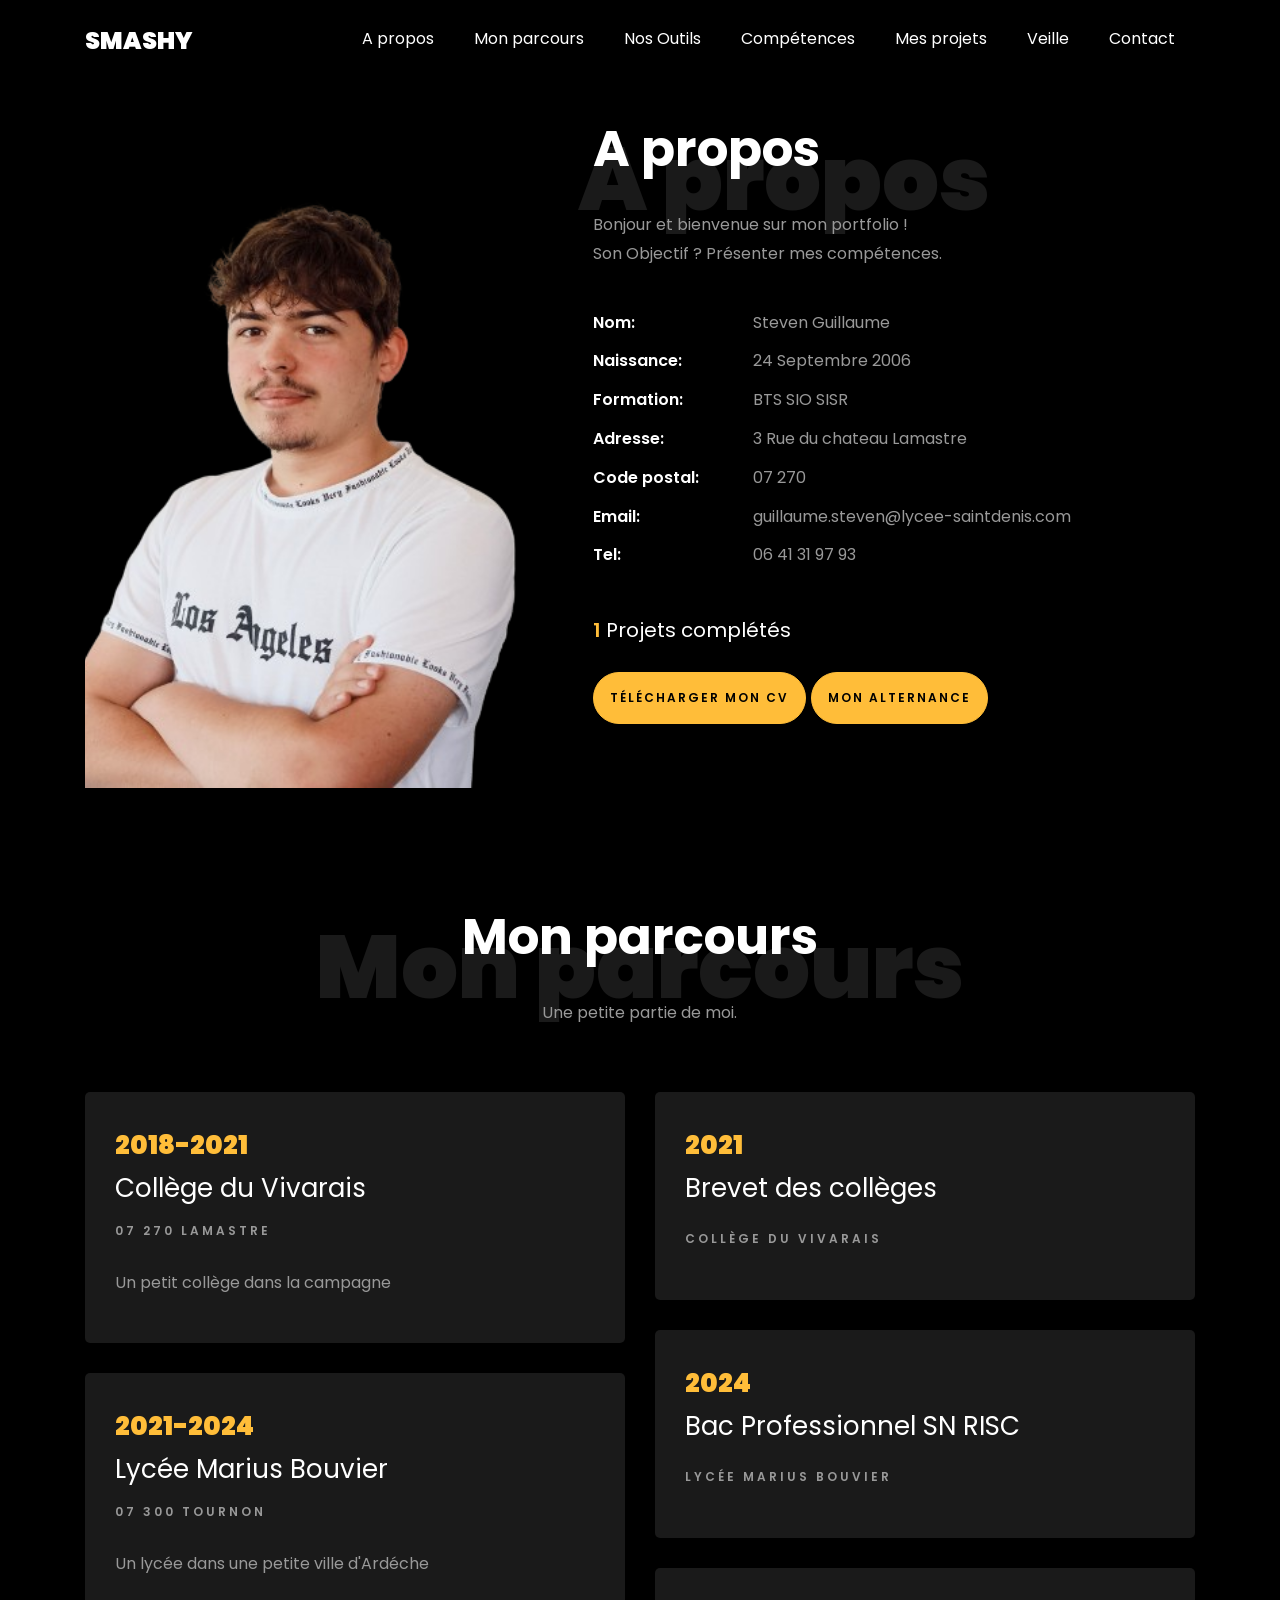
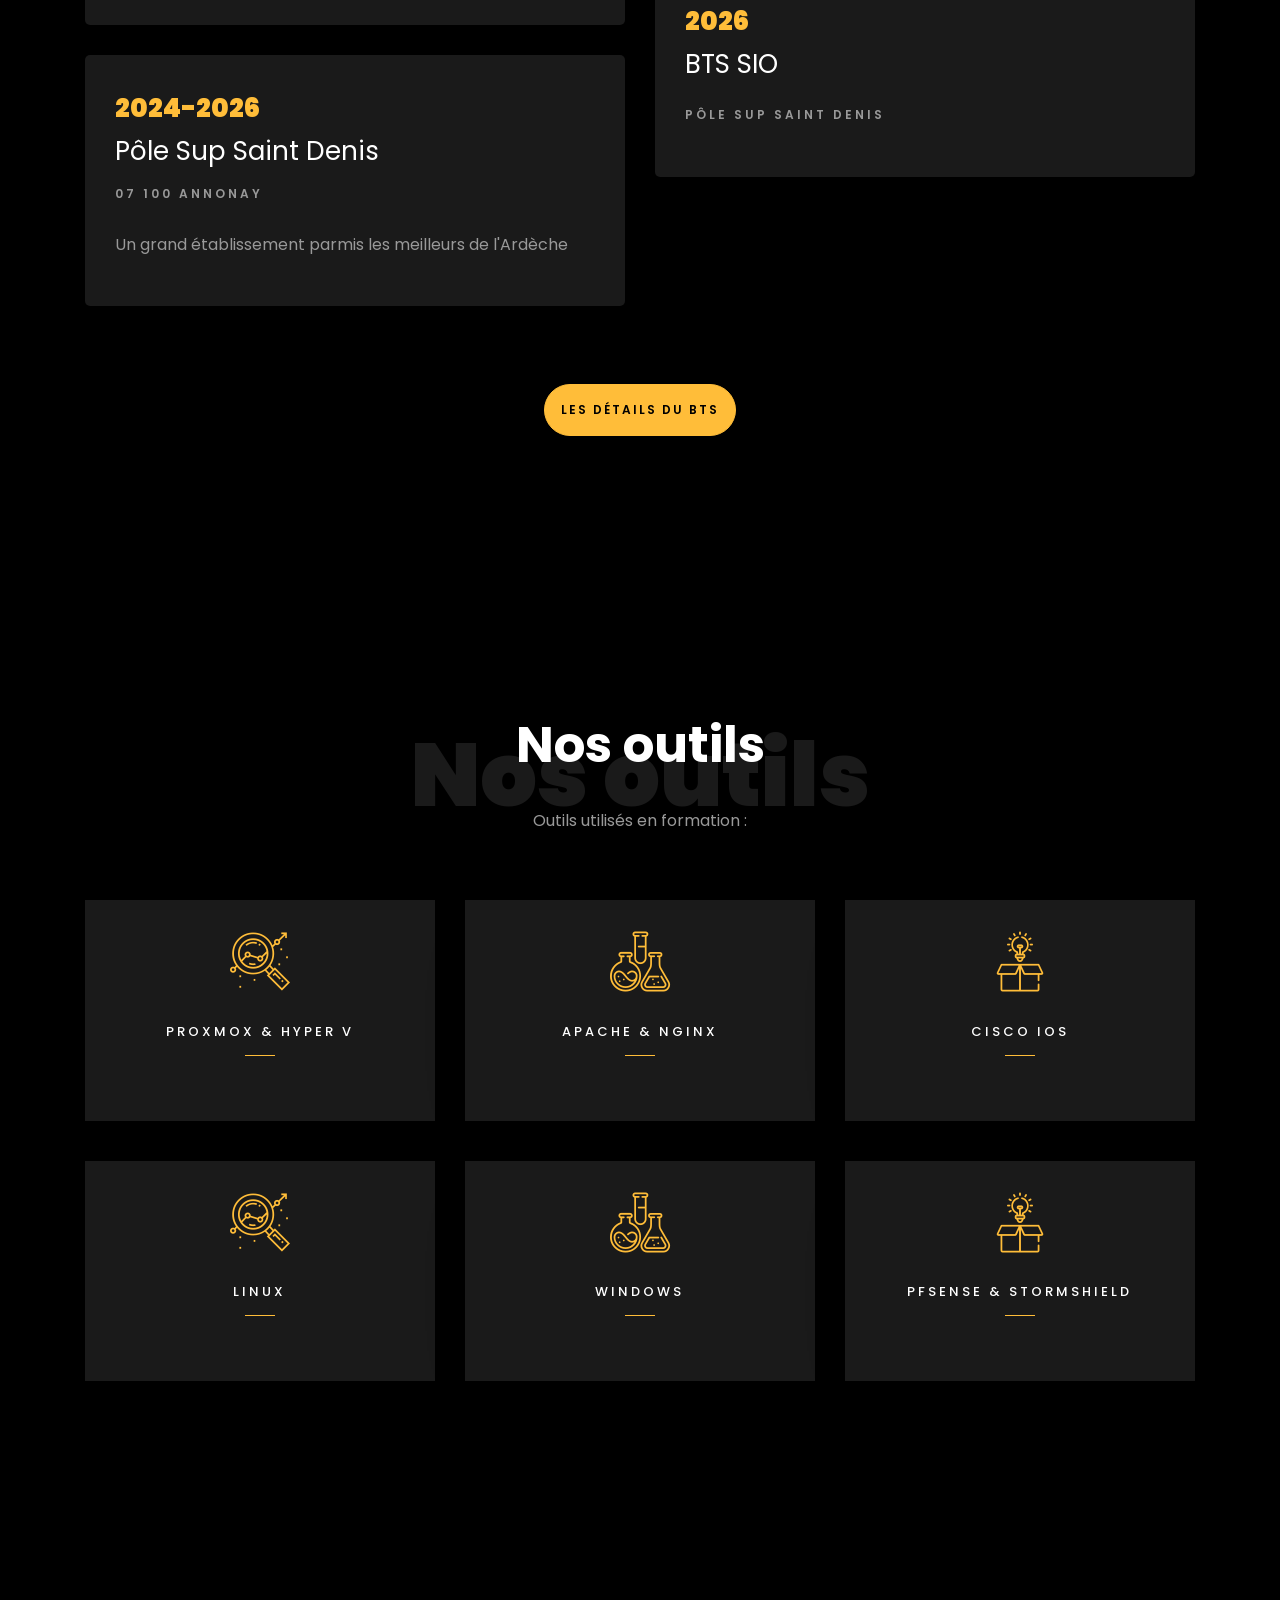
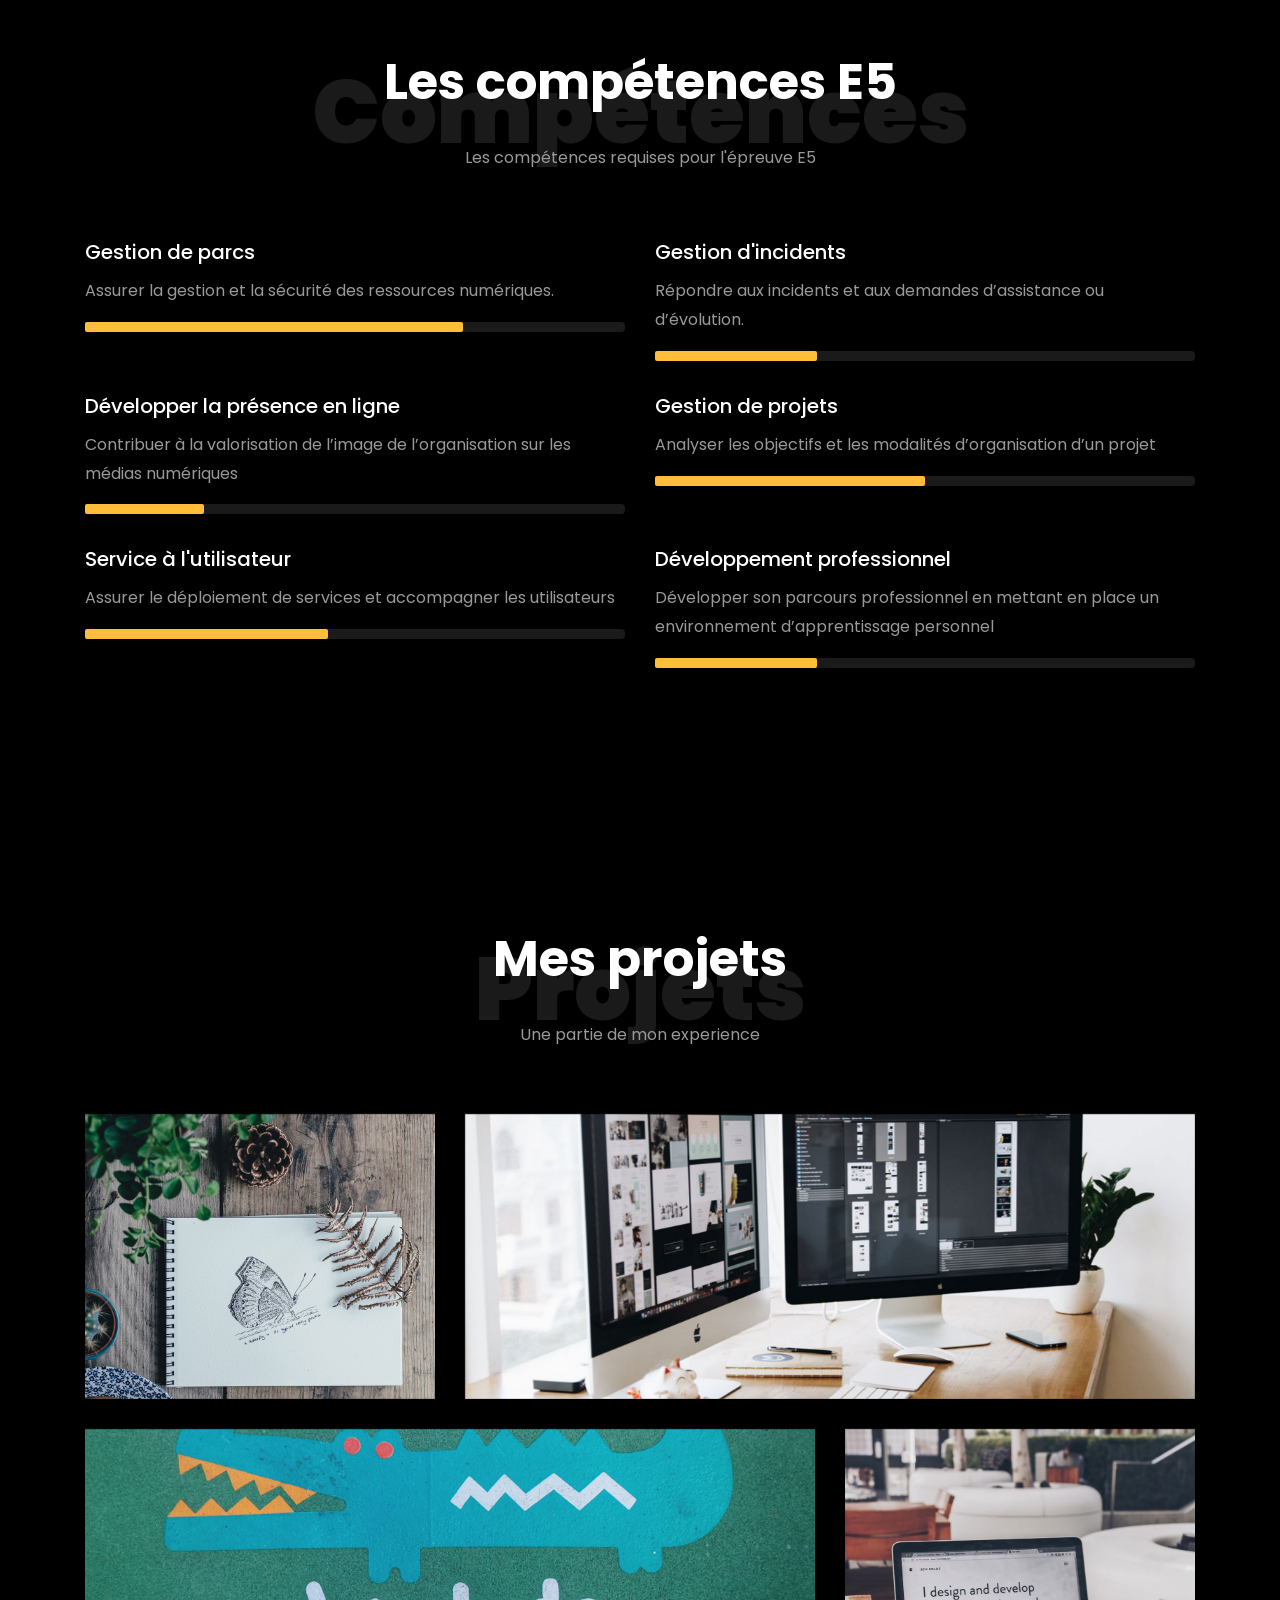
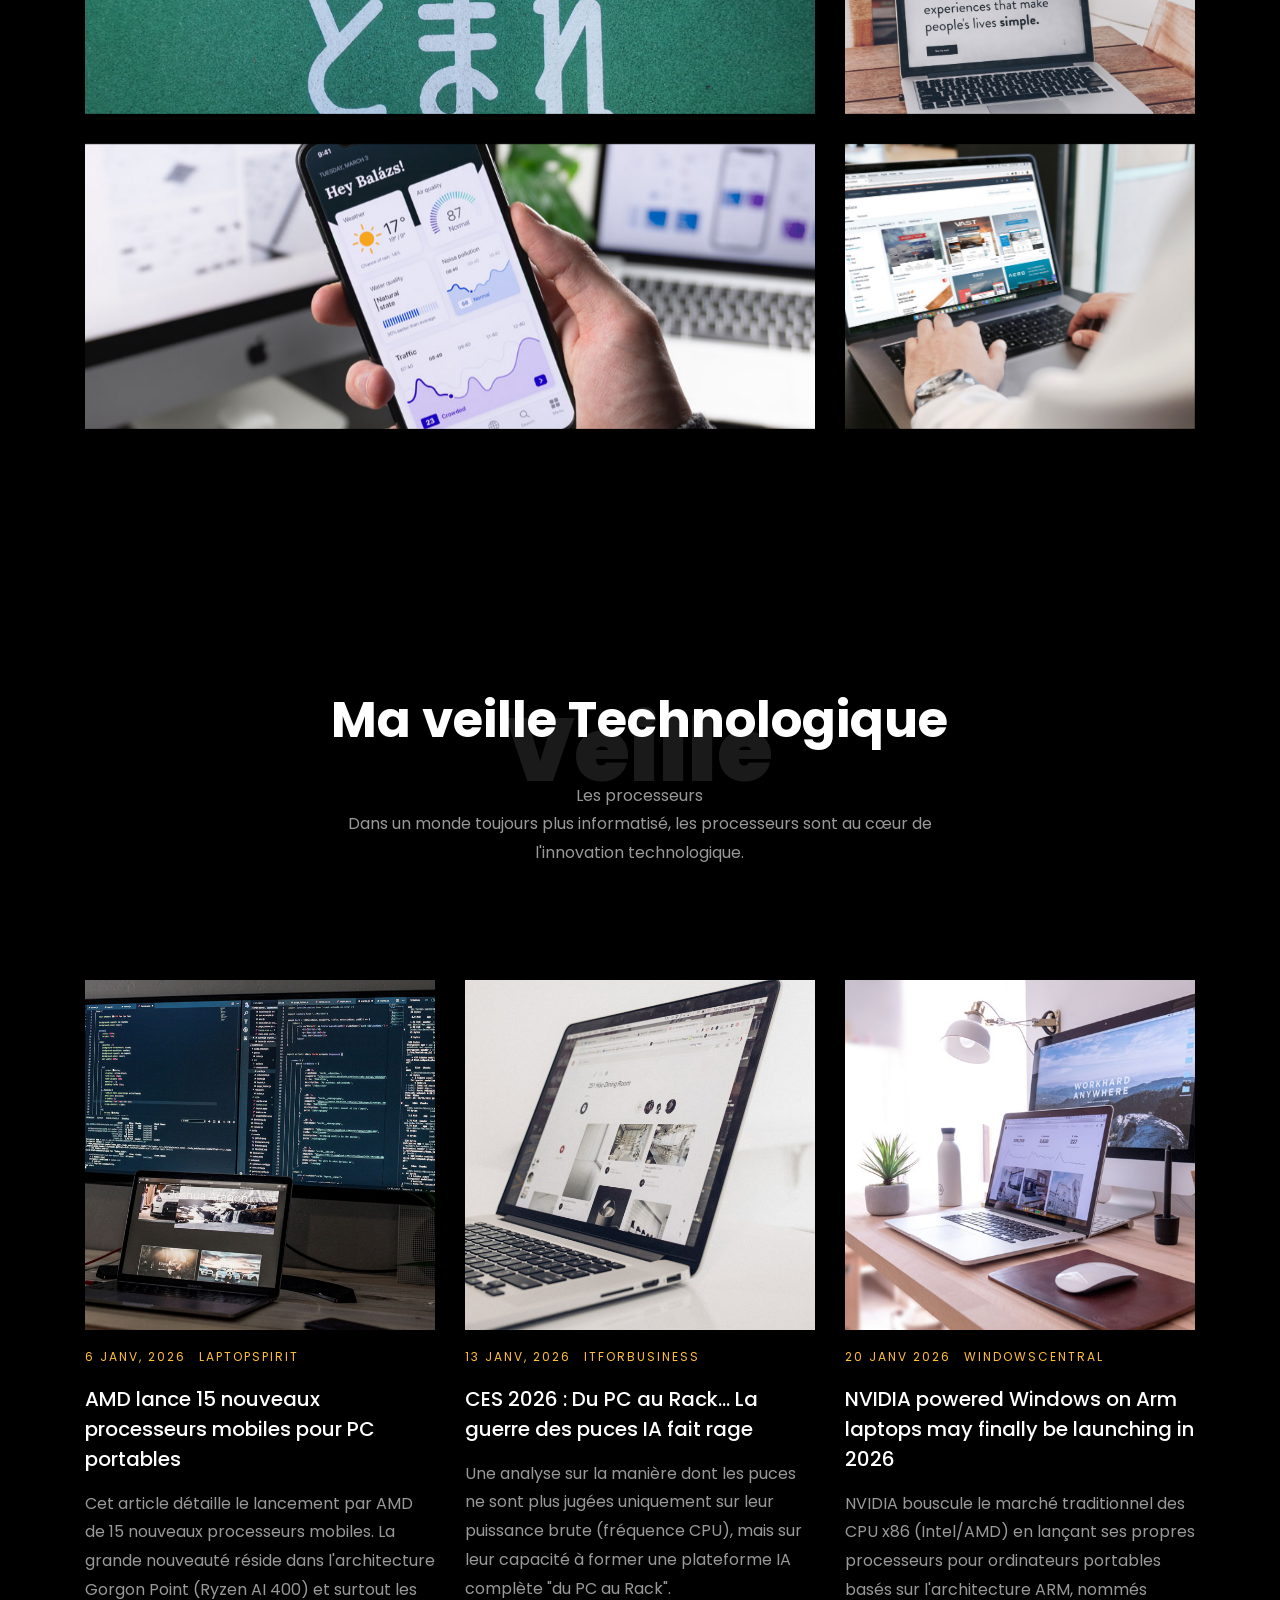
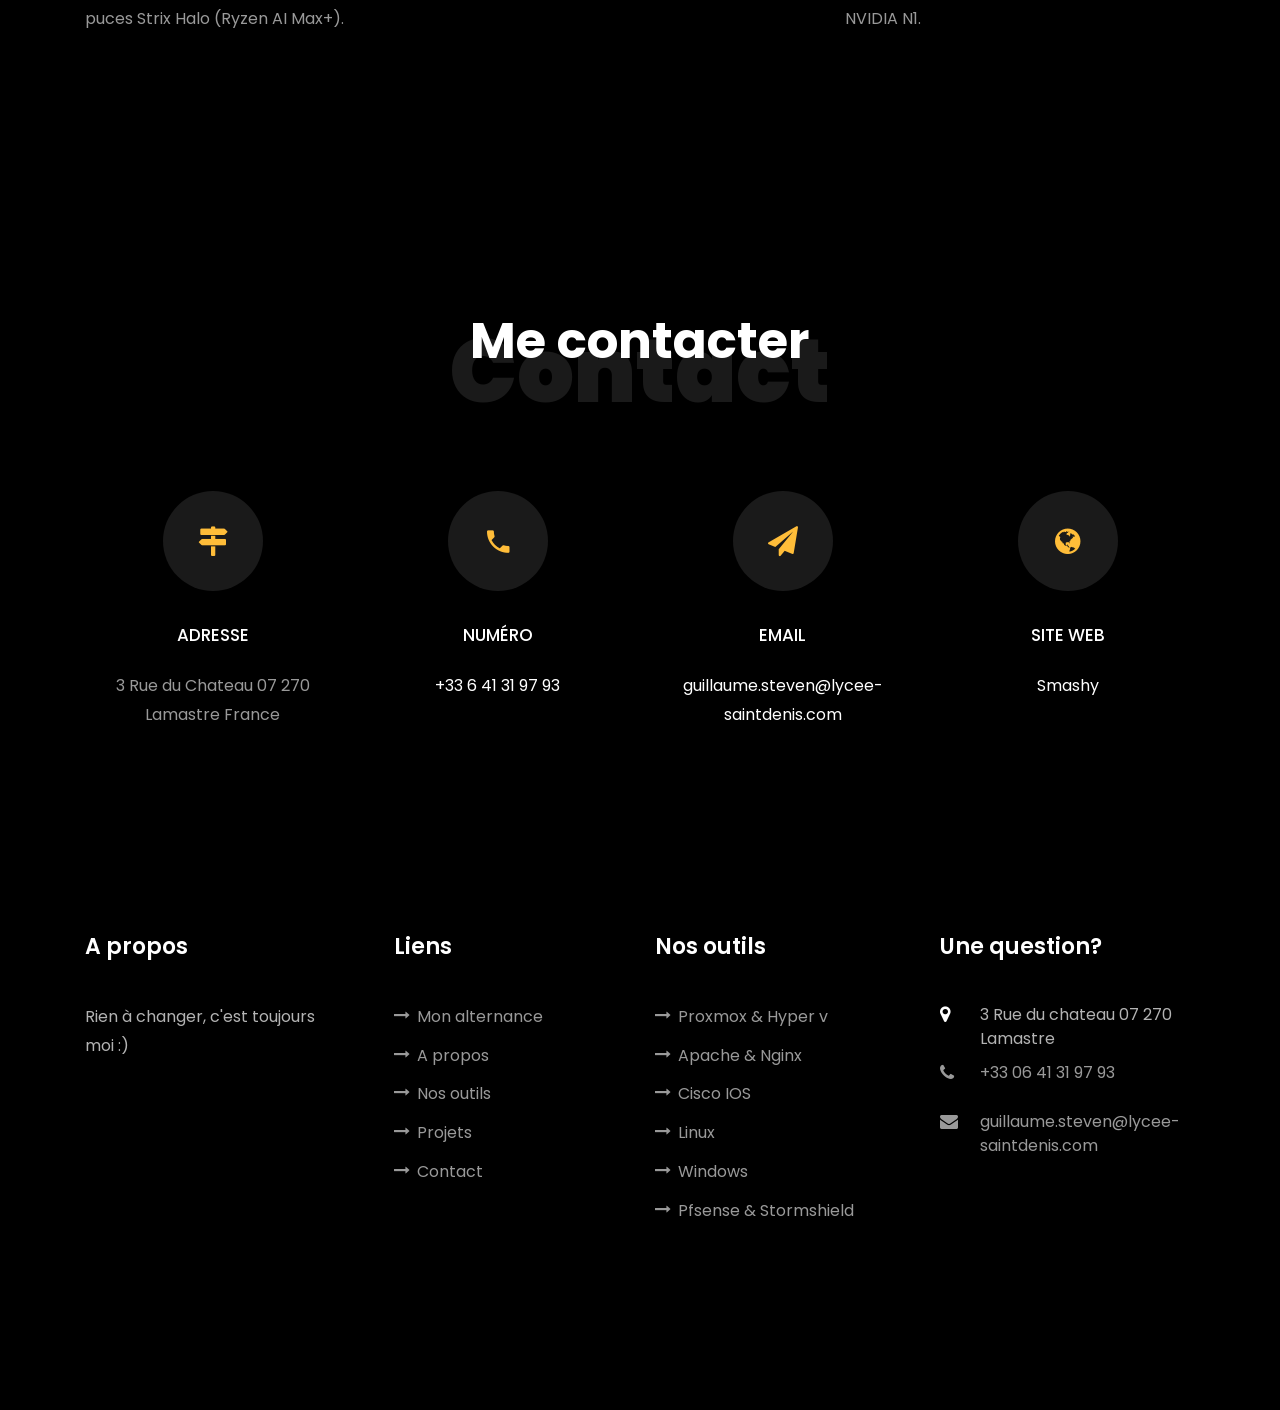
==== index.html @ 01c64a5e "Transfert de repo" ====
<!DOCTYPE html>
<html lang="en">
  <head>
	 <!-- Google tag (gtag.js) -->
	 <script async src="https://www.googletagmanager.com/gtag/js?id=G-3Z9LV9VMB9"></script>
	 <script>
		   window.dataLayer = window.dataLayer || [];
		   function gtag(){dataLayer.push(arguments);}
		   gtag('js', new Date());
 
		   gtag('config', 'G-3Z9LV9VMB9');
	 </script>
	<!-- Google Tag Manager -->
	<script>(function(w,d,s,l,i){w[l]=w[l]||[];w[l].push({'gtm.start':
		new Date().getTime(),event:'gtm.js'});var f=d.getElementsByTagName(s)[0],
		j=d.createElement(s),dl=l!='dataLayer'?'&l='+l:'';j.async=true;j.src=
		'https://www.googletagmanager.com/gtm.js?id='+i+dl;f.parentNode.insertBefore(j,f);
		})(window,document,'script','dataLayer','GTM-NN8C2DK5');</script>
	<!-- End Google Tag Manager -->
	

    <title>Smashy - By Steven</title>
    <meta charset="utf-8">
    <meta name="viewport" content="width=device-width, initial-scale=1, shrink-to-fit=no">
    
    <link href="https://fonts.googleapis.com/css?family=Poppins:100,200,300,400,500,600,700,800,900" rel="stylesheet">

    <link rel="stylesheet" href="css/open-iconic-bootstrap.min.css">
    <link rel="stylesheet" href="css/animate.css">
    
    <link rel="stylesheet" href="css/owl.carousel.min.css">
    <link rel="stylesheet" href="css/owl.theme.default.min.css">
    <link rel="stylesheet" href="css/magnific-popup.css">

    <link rel="stylesheet" href="css/aos.css">

    <link rel="stylesheet" href="css/ionicons.min.css">
    
    <link rel="stylesheet" href="css/flaticon.css">
    <link rel="stylesheet" href="css/icomoon.css">
    <link rel="stylesheet" href="css/style.css">
  </head>
  <body data-spy="scroll" data-target=".site-navbar-target" data-offset="300">
	  <!-- Google Tag Manager (noscript) -->
		<noscript><iframe src="https://www.googletagmanager.com/ns.html?id=GTM-NN8C2DK5"
		height="0" width="0" style="display:none;visibility:hidden"></iframe></noscript>
		<!-- End Google Tag Manager (noscript) -->
	  
    <nav class="navbar navbar-expand-lg navbar-dark ftco_navbar ftco-navbar-light site-navbar-target" id="ftco-navbar">
	    <div class="container">
	      <a class="navbar-brand" href="index.html">Smashy</a>
	      <button class="navbar-toggler js-fh5co-nav-toggle fh5co-nav-toggle" type="button" data-toggle="collapse" data-target="#ftco-nav" aria-controls="ftco-nav" aria-expanded="false" aria-label="Toggle navigation">
	        <span class="oi oi-menu"></span> Menu
	      </button>

	      <div class="collapse navbar-collapse" id="ftco-nav">
	        <ul class="navbar-nav nav ml-auto">
			  <!-- <li class="nav-item"><a target="_blank" rel="noopener noreferrer" href="https://www.pleyce.com/presentation-de-notre-entreprise/" class="nav-link"><span>Mon entreprise</span></a></li> -->
	          <li class="nav-item"><a href="index.html#about-section" class="nav-link"><span>A propos</span></a></li>
	          <li class="nav-item"><a href="index.html#parcours-section" class="nav-link"><span>Mon parcours</span></a></li>
	          <li class="nav-item"><a href="index.html#outils-section" class="nav-link"><span>Nos Outils</span></a></li>
	          <li class="nav-item"><a href="index.html#skills-section" class="nav-link"><span>Compétences</span></a></li>
	          <li class="nav-item"><a href="index.html#projects-section" class="nav-link"><span>Mes projets</span></a></li>
	          <li class="nav-item"><a href="index.html#blog-section" class="nav-link"><span>Veille</span></a></li>
	          <li class="nav-item"><a href="index.html#contact-section" class="nav-link"><span>Contact</span></a></li>
	        </ul>
	      </div>
	    </div>
	  </nav>

    <section class="ftco-about img ftco-section ftco-no-pb" id="about-section">
    	<div class="container">
    		<div class="row d-flex">
    			<div class="col-md-6 col-lg-5 d-flex">
    				<div class="img-about img d-flex align-items-stretch">
    					<div class="overlay"></div>
	    				<div class="img d-flex align-self-stretch align-items-center" style="background-image:url(images/bg_1.png);">
	    				</div>
    				</div>
    			</div>
    			<div class="col-md-6 col-lg-7 pl-lg-5 pb-5">
    				<div class="row justify-content-start pb-3">
		          <div class="col-md-12 heading-section ftco-animate">
		          	<h1 class="big">A propos</h1>
		            <h2 class="mb-4">A propos</h2>
		            <p>Bonjour et bienvenue sur mon portfolio ! <br> Son Objectif ? Présenter mes compétences.</p>
		            <ul class="about-info mt-4 px-md-0 px-2">
		            	<li class="d-flex"><span>Nom:</span> <span>Steven Guillaume</span></li>
		            	<li class="d-flex"><span>Naissance:</span> <span>24 Septembre 2006</span></li>
						<li class="d-flex"><span>Formation:</span> <span>BTS SIO SISR</span></li>
		            <li class="d-flex"><span>Adresse:</span> <span>3 Rue du chateau Lamastre</span></li>
		            	<li class="d-flex"><span>Code postal:</span> <span>07 270</span></li>
		            	<li class="d-flex"><span>Email:</span> <span>guillaume.steven@lycee-saintdenis.com</span></li>
		            	<li class="d-flex"><span>Tel: </span> <span>06 41 31 97 93</span></li>
		            </ul>
		          </div>
		        </div>
	          <div class="counter-wrap ftco-animate d-flex mt-md-3">
              <div class="text">
              	<p class="mb-4">
	                <span class="number" data-number="4">0</span>
	                <span>Projets complétés </span>
                </p>
				<p><a target="_blank" rel="noopener noreferrer" href="DL/CV.pdf"  download="CV" class="btn btn-primary py-3 px-3">Télécharger mon CV</a>

					<a target="_blank" rel="noopener noreferrer" href="Alternance.html" class="btn btn-primary py-3 px-3" style="padding:100px;">Mon Alternance</a></p>
              </div>
	          </div>
	        </div>
        </div>
    	</div>
    </section>

    <section class="ftco-section ftco-no-pb" id="parcours-section">
    	<div class="container" id="liste">
    		<div class="row justify-content-center pb-5">
          <div class="col-md-10 heading-section text-center ftco-animate">
          	<!-- <h1 class="big big-2">Resume</h1>
            <h2 class="mb-4">Resume</h2>
            <p>Une petite partie de moi.</p>
          </div>
        </div>
    		 <div class="row">
    			<div class="col-md-6">
    				<div class="resume-wrap ftco-animate">
    					<span class="date">2018-2021</span>
    					<h2>Collège du Vivarais</h2>
    					<span class="position">07 270 Lamastre</span>
    					<p class="mt-4">Un petit Collège dans la campagne</p>
    				</div>
    				<div class="resume-wrap ftco-animate">
    					<span class="date">2021-2024</span>
    					<h2>Lycée Marius Bouvier</h2>
    					<span class="position">07 300 Tournon</span>
    					<p class="mt-4">Un lycée dans une petite ville d'ardéche</p>
    				</div>
    				<div class="resume-wrap ftco-animate">
    					<span class="date">2024-2027</span>
    					<h2>Pôle Sup Saint Denis</h2>
    					<span class="position">07 100 Annonay</span>
    					<p class="mt-4">Un grand établissement parmi les meilleurs de l'ardèche</p>
    				</div>
    			</div>

    			<div class="col-md-6">
    				<div class="resume-wrap ftco-animate">
    					<span class="date">2021</span>
    					<h2>Brevet des collèges</h2>
    					<span class="position">Collège du Vivarais</span>
    					<p class="mt-4"> </p>
    				</div>
    				<div class="resume-wrap ftco-animate">
    					<span class="date">2024</span>
    					<h2>Bac Professionnel SN RISC</h2>
    					<span class="position">Lycée Marius Bouvier</span>
    					<p class="mt-4"> </p>
    				</div>
    				<div class="resume-wrap ftco-animate">
    					<span class="date">2027</span>
    					<h2>BTS et Licence Informatique</h2>
    					<span class="position">Pôle Sup Saint Denis</span>
    					<p class="mt-4"> </p>
    				</div>
    			</div>
    		</div>-->
    		<!-- <div class="row justify-content-center mt-5"> -->
    			<!-- <div class="col-md-6 text-center ftco-animate"> -->
					<!-- <p><a target="_blank" rel="noopener noreferrer" href="formation.html"  download="CV" class="btn btn-primary py-3 px-3">Le détail des formations</a></p> -->
    			<!-- </div> -->
    		<!-- </div> -->
    	</div>

		<div class="container">
			<div class="row justify-content-center pb-5">
				<div class="col-md-10 heading-section text-center ftco-animate">
					<h1 class="big big-2">Mon parcours</h1>
				  <h2 class="mb-4">Mon parcours</h2>
				  <p>Une petite partie de moi.</p>
				</div>
			</div>
			<div class="row">
				<div class="col-md-6" id="listedupanier"></div>
				<div class="col-md-6" id="listedupanier2"></div>
				</div>
				<div class="row justify-content-center mt-5">
					<div class="col-md-6 text-center ftco-animate">
						<p><a target="_blank" rel="noopener noreferrer" href="formation.html" class="btn btn-primary py-3 px-3">Les détails du BTS</a></p>
					</div>
				</div>
		</div>
    </section>

<!-- -------------------------------------------------- -->
<!--  					Nos Outils 						-->
<!-- -------------------------------------------------- -->

    <section class="ftco-section" id="outils-section">
    	<div class="container">
    		<div class="row justify-content-center py-5 mt-5">
          <div class="col-md-12 heading-section text-center ftco-animate">
          	<h1 class="big big-2">Nos outils</h1>
            <h2 class="mb-4">Nos outils</h2>
            <p>Outils utilisés en formation :</p>
          </div>
        </div>
    		<div class="row">
					<div class="col-md-4 text-center d-flex ftco-animate">
						<a href="#" class="services-1">
							<span class="icon">
								<i class="flaticon-analysis"></i>
							</span>
							<div class="desc">
								<h3 class="mb-5">Proxmox & Hyper V</h3>
							</div>
						</a>
					</div>
					<div class="col-md-4 text-center d-flex ftco-animate">
						<a href="#" class="services-1">
							<span class="icon">
								<i class="flaticon-flasks"></i>
							</span>
							<div class="desc">
								<h3 class="mb-5">Apache & Nginx</h3>
							</div>
						</a>
					</div>
					<div class="col-md-4 text-center d-flex ftco-animate">
						<a href="#" class="services-1">
							<span class="icon">
								<i class="flaticon-ideas"></i>
							</span>
							<div class="desc">
								<h3 class="mb-5">Cisco IOS</h3>
							</div>
						</a>
					</div>

					<div class="col-md-4 text-center d-flex ftco-animate">
						<a href="#" class="services-1">
							<span class="icon">
								<i class="flaticon-analysis"></i>
							</span>
							<div class="desc">
								<h3 class="mb-5">Linux</h3>
							</div>
						</a>
					</div>
					<div class="col-md-4 text-center d-flex ftco-animate">
						<a href="#" class="services-1">
							<span class="icon">
								<i class="flaticon-flasks"></i>
							</span>
							<div class="desc">
								<h3 class="mb-5">Windows</h3>
							</div>
						</a>
					</div>
					<div class="col-md-4 text-center d-flex ftco-animate">
						<a href="#" class="services-1">
							<span class="icon">
								<i class="flaticon-ideas"></i>
							</span>
							<div class="desc">
								<h3 class="mb-5">PFSense & Stormshield</h3>
							</div>
						</a>
					</div>
				</div>
    	</div>
    </section>
<!-- ----------------------------------------------------->
<!-- ----------------------------COMPETANCES ------------->
<!-- ----------------------------------------------------->
		<section class="ftco-section" id="skills-section">
			<div class="container">
				<div class="row justify-content-center pb-5">
          <div class="col-md-12 heading-section text-center ftco-animate">
          	<h1 class="big big-2">Compétences</h1>
            <h2 class="mb-4">Les compétences E5</h2>
            <p>Les compétences requises pour l'épreuve E5</p>
          </div>
        </div>
				<div class="row">
					<div class="col-md-6 animate-box">
						<div class="progress-wrap ftco-animate">
							<h3>Gestion de parcs</h3>
							<p>Assurer la gestion et la sécurité des ressources numériques.</p>
							<div class="progress">
							 	<div class="progress-bar color-1" role="progressbar" aria-valuenow="100"
							  	aria-valuemin="0" aria-valuemax="100" style="width:70%">
							    <!-- <span>70%</span> -->
							  	</div>
							</div>
						</div>
					</div>
					<div class="col-md-6 animate-box">
						<div class="progress-wrap ftco-animate">
							<h3>Gestion d'incidents</h3>
							<p>Répondre aux incidents et aux demandes d’assistance ou d’évolution.</p>
							<div class="progress">
							 	<div class="progress-bar color-2" role="progressbar" aria-valuenow="85"
							  	aria-valuemin="0" aria-valuemax="100" style="width:30%">
							    <!-- <span>10%</span> -->
							  	</div>
							</div>
						</div>
					</div>
					<div class="col-md-6 animate-box">
						<div class="progress-wrap ftco-animate">
							<h3>Développer la présence en ligne</h3>
							<p>Contribuer à la valorisation de l’image de l’organisation sur les médias numériques</p>
							<div class="progress">
							 	<div class="progress-bar color-3" role="progressbar" aria-valuenow="95"
							  	aria-valuemin="0" aria-valuemax="100" style="width:22%">
							    <!-- <span>22%</span> -->
							  	</div>
							</div>
						</div>
					</div>
					<div class="col-md-6 animate-box">
						<div class="progress-wrap ftco-animate">
							<h3>Gestion de projets</h3>
							<p>Analyser les objectifs et les modalités d’organisation d’un projet</p>
							<div class="progress">
							 	<div class="progress-bar color-4" role="progressbar" aria-valuenow="90"
							  	aria-valuemin="0" aria-valuemax="100" style="width: 50%">
							    <!-- <span>15%</span> -->
							  	</div>
							</div>
						</div>
					</div>
					<div class="col-md-6 animate-box">
						<div class="progress-wrap ftco-animate">
							<h3>Service à l'utilisateur</h3>
							<p>Assurer le déploiement de services et accompagner les utilisateurs</p>
							<div class="progress">
							 	<div class="progress-bar color-5" role="progressbar" aria-valuenow="70"
							  	aria-valuemin="0" aria-valuemax="100" style="width:45%">
							    <!-- <span>40%</span> -->
							  	</div>
							</div>
						</div>
					</div>
					<div class="col-md-6 animate-box">
						<div class="progress-wrap ftco-animate">
							<h3>Développement professionnel</h3>
							<p>Développer son parcours professionnel en mettant en place un environnement d’apprentissage personnel</p>
							<div class="progress">
							 	<div class="progress-bar color-6" role="progressbar" aria-valuenow="80"
							  	aria-valuemin="0" aria-valuemax="100" style="width:30%">
							    <!-- <span>5%</span> -->
							  	</div>
							</div>
						</div>
					</div>
				</div>
			</div>
		</section>
 

    <section class="ftco-section ftco-project" id="projects-section">
    	<div class="container">
    		<div class="row justify-content-center pb-5">
          <div class="col-md-12 heading-section text-center ftco-animate">
          	<h1 class="big big-2">Projets</h1>
            <h2 class="mb-4">Mes projets</h2>
            <p>Une partie de mon experience</p>
          </div>
        </div>
    		<div class="row">
    			<div class="col-md-4">
    				<div class="project img ftco-animate d-flex justify-content-center align-items-center" style="background-image: url(images/project-4.jpg);">
    					<div class="overlay"></div>
	    				<div class="text text-center p-4">
	    					<h3><a href="projets.html#serveur-ad">PPE - Serveur AD</a></h3>
	    					<span>TP Infra</span>
	    				</div>
    				</div>
  				</div>
  				<div class="col-md-8">
    				<div class="project img ftco-animate d-flex justify-content-center align-items-center" style="background-image: url(images/project-5.jpg);">
    					<div class="overlay"></div>
	    				<div class="text text-center p-4">
	    					<h3><a href="projets.html#serveur-web">PPE - Serveur Web</a></h3>
	    					<span>TP Infra</span>
	    				</div>
    				</div>
  				</div>

    			<div class="col-md-8">
    				<div class="project img ftco-animate d-flex justify-content-center align-items-center" style="background-image: url(images/project-1.jpg);">
    					<div class="overlay"></div>
	    				<div class="text text-center p-4">
	    					<h3><a href="projets.html#infra">PPE - L'infra</a></h3>
	    					<span>TP Infra</span>
	    				</div>
    				</div>

    				<div class="project img ftco-animate d-flex justify-content-center align-items-center" style="background-image: url(images/project-6.jpg);">
    					<div class="overlay"></div>
	    				<div class="text text-center p-4">
	    					<h3><a href="projets.html#pro-serveur">Pro - Serveur</a></h3>
	    					<span>Pleyce</span>
	    				</div>
    				</div>
    			</div>
    			<div class="col-md-4">
    				<div class="row">
    					<div class="col-md-12">
		    				<div class="project img ftco-animate d-flex justify-content-center align-items-center" style="background-image: url(images/project-2.jpg);">
		    					<div class="overlay"></div>
			    				<div class="text text-center p-4">
			    					<h3><a href="projets.html#pro-gestion">Pro - Gestion de parc</a></h3>
			    					<span>Pleyce</span>
			    				</div>
		    				</div>
	    				</div>
	    				<div class="col-md-12">
		    				<div class="project img ftco-animate d-flex justify-content-center align-items-center" style="background-image: url(images/project-3.jpg);">
		    					<div class="overlay"></div>
			    				<div class="text text-center p-4">
			    					<h3><a href="projets.html#pro-fusion">Pro - Fusion Caf&Co/FMD</a></h3>
			    					<span>Pleyce</span>
			    				</div>
		    				</div>
	    				</div>
    				</div>
    			</div>
    		</div>
    	</div>
    </section>


    <section class="ftco-section" id="blog-section">
      <div class="container">
        <div class="row justify-content-center mb-5 pb-5">
          <div class="col-md-7 heading-section text-center ftco-animate">
            <h1 class="big big-2">Veille</h1>
            <h2 class="mb-4">Ma veille Technologique</h2>
            <p>
				Les processeurs

				<br>Dans un monde toujours plus informatisé, les processeurs sont au cœur de l'innovation technologique.
			</p>
          </div>
        </div>
        <div class="row d-flex">
          <div class="col-md-4 d-flex ftco-animate">
          	<div class="blog-entry justify-content-end">
              <a href="https://www.laptopspirit.fr/370427/ces-2026-amd-lance-15-nouveaux-processeurs-mobiles-pour-pc-portables-ryzen-ai-400-gorgon-point-et-ryzen-ai-max-300-strix-halo.html" class="block-20" style="background-image: url('images/image_1.jpg');">
              </a>
              <div class="text mt-3 float-right d-block">
              	<div class="d-flex align-items-center mb-3 meta">
	                <p class="mb-0">
	                	<span class="mr-2">6 Janv, 2026</span>
	                	<a class="mr-2">LaptopSpirit</a>
	                	<!-- <a href="#" class="meta-chat"><span class="icon-chat"></span> 3</a> -->
	                </p>
                </div>
                <h3 class="heading"><a href="https://www.laptopspirit.fr/370427/ces-2026-amd-lance-15-nouveaux-processeurs-mobiles-pour-pc-portables-ryzen-ai-400-gorgon-point-et-ryzen-ai-max-300-strix-halo.html">AMD lance 15 nouveaux processeurs mobiles pour PC portables</a></h3>
                <p>Cet article détaille le lancement par AMD de 15 nouveaux processeurs mobiles. La grande nouveauté réside dans l'architecture Gorgon Point (Ryzen AI 400) et surtout les puces Strix Halo (Ryzen AI Max+).</p>
              </div>
            </div>
          </div>
          <div class="col-md-4 d-flex ftco-animate">
          	<div class="blog-entry justify-content-end">
              <a href="https://www.itforbusiness.fr/ces-2026-du-pc-au-rack-la-guerre-des-puces-ia-fait-rage-99152 " class="block-20" style="background-image: url('images/image_2.jpg');">
              </a>
              <div class="text mt-3 float-right d-block">
              	<div class="d-flex align-items-center mb-3 meta">
	                <p class="mb-0">
	                	<span class="mr-2">13 Janv, 2026</span>
	                	<a class="mr-2">itforbusiness</a>
	                	<!-- <a href="#" class="meta-chat"><span class="icon-chat"></span> 3</a> -->
	                </p>
                </div>
                <h3 class="heading"><a href="https://www.itforbusiness.fr/ces-2026-du-pc-au-rack-la-guerre-des-puces-ia-fait-rage-99152 ">CES 2026 : Du PC au Rack… La guerre des puces IA fait rage</a></h3>
                <p>Une analyse sur la manière dont les puces ne sont plus jugées uniquement sur leur puissance brute (fréquence CPU), mais sur leur capacité à former une plateforme IA complète "du PC au Rack".</p>
              </div>
            </div>
          </div>
          <div class="col-md-4 d-flex ftco-animate">
          	<div class="blog-entry">
              <a href="https://www.windowscentral.com/hardware/nvidia-powered-windows-on-arm-laptops-may-finally-happen-in-2026-new-report-suggests-its-actually-happening" class="block-20" style="background-image: url('images/image_3.jpg');">
              </a>
              <div class="text mt-3 float-right d-block">
              	<div class="d-flex align-items-center mb-3 meta">
	                <p class="mb-0">
	                	<span class="mr-2">20 Janv 2026</span>
	                	<a href="#" class="mr-2">WindowsCentral</a>
	                	<!-- <a href="#" class="meta-chat"><span class="icon-chat"></span> 3</a> -->
	                </p>
                </div>
                <h3 class="heading"><a href="https://www.windowscentral.com/hardware/nvidia-powered-windows-on-arm-laptops-may-finally-happen-in-2026-new-report-suggests-its-actually-happening">NVIDIA powered Windows on Arm laptops may finally be launching in 2026</a></h3>
                <p>NVIDIA bouscule le marché traditionnel des CPU x86 (Intel/AMD) en lançant ses propres processeurs pour ordinateurs portables basés sur l'architecture ARM, nommés NVIDIA N1.</p>
              </div>
            </div>
          </div>
        </div>
      </div>
    </section>

    <section class="ftco-section contact-section ftco-no-pb" id="contact-section">
      <div class="container">
      	<div class="row justify-content-center mb-5 pb-3">
          <div class="col-md-7 heading-section text-center ftco-animate">
            <h1 class="big big-2">Contact</h1>
            <h2 class="mb-4">Me contacter</h2>
            <p></p>
          </div>
        </div>

        <div class="row d-flex contact-info mb-5">
          <div class="col-md-6 col-lg-3 d-flex ftco-animate">
          	<div class="align-self-stretch box p-4 text-center">
          		<div class="icon d-flex align-items-center justify-content-center">
          			<span class="icon-map-signs"></span>
          		</div>
          		<h3 class="mb-4">Adresse</h3>
	            <p>3 Rue du Chateau 07 270 Lamastre France</p>
	          </div>
          </div>
          <div class="col-md-6 col-lg-3 d-flex ftco-animate">
          	<div class="align-self-stretch box p-4 text-center">
          		<div class="icon d-flex align-items-center justify-content-center">
          			<span class="icon-phone2"></span>
          		</div>
          		<h3 class="mb-4">Numéro</h3>
	            <p><a href="tel://0641319793">+33 6 41 31 97 93</a></p>
	          </div>
          </div>
          <div class="col-md-6 col-lg-3 d-flex ftco-animate">
          	<div class="align-self-stretch box p-4 text-center">
          		<div class="icon d-flex align-items-center justify-content-center">
          			<span class="icon-paper-plane"></span>
          		</div>
          		<h3 class="mb-4">Email</h3>
	            <p><a href="mailto:guillaume.steven@lycee-saintdenis.com">guillaume.steven@lycee-saintdenis.com</a></p>
	          </div>
          </div>
          <div class="col-md-6 col-lg-3 d-flex ftco-animate">
          	<div class="align-self-stretch box p-4 text-center">
          		<div class="icon d-flex align-items-center justify-content-center">
          			<span class="icon-globe"></span>
          		</div>
          		<h3 class="mb-4">Site Web</h3>
	            <p><a href="https://www.snriscproject.ynh.fr">Smashy</a></p>
	          </div>
          </div>
        </div>
      </div>
    </section>
		

    <footer class="ftco-footer ftco-section">
      <div class="container">
        <div class="row mb-5">
          <div class="col-md">
            <div class="ftco-footer-widget mb-4">
              <h2 class="ftco-heading-2">A propos</h2>
              <p>Rien à changer, c'est toujours moi :)</p>
              <!-- <ul class="ftco-footer-social list-unstyled float-md-left float-lft mt-5"> -->
                <!-- <li class="ftco-animate"><a href="#"><span class="icon-twitter"></span></a></li> -->
                <!-- <li class="ftco-animate"><a href="#"><span class="icon-facebook"></span></a></li> -->
                <!-- <li class="ftco-animate"><a href="#"><span class="icon-instagram"></span></a></li> -->
              <!-- </ul> -->
            </div>
          </div>
          <div class="col-md">
            <div class="ftco-footer-widget mb-4 ml-md-4">
              <h2 class="ftco-heading-2">Liens</h2>
              <ul class="list-unstyled">
                <li><a href="alternance.html"><span class="icon-long-arrow-right mr-2"></span>Mon alternance</a></li>
                <li><a href="index.html#about-section"><span class="icon-long-arrow-right mr-2"></span>A propos</a></li>
                <li><a href="index.html#outils-section"><span class="icon-long-arrow-right mr-2"></span>Nos outils</a></li>
                <li><a href="index.html#projects-section"><span class="icon-long-arrow-right mr-2"></span>Projets</a></li>
                <li><a href="index.html#contact-section"><span class="icon-long-arrow-right mr-2"></span>Contact</a></li>
              </ul>
            </div>
          </div>
          <div class="col-md">
             <div class="ftco-footer-widget mb-4">
              <h2 class="ftco-heading-2">Nos outils</h2>
              <ul class="list-unstyled">
                <li><a href="index.html#outils-section"><span class="icon-long-arrow-right mr-2"></span>Proxmox & Hyper v</a></li>
                <li><a href="index.html#outils-section"><span class="icon-long-arrow-right mr-2"></span>Apache & Nginx</a></li>
                <li><a href="index.html#outils-section"><span class="icon-long-arrow-right mr-2"></span>Cisco IOS</a></li>
                <li><a href="index.html#outils-section"><span class="icon-long-arrow-right mr-2"></span>Linux</a></li>
                <li><a href="index.html#outils-section"><span class="icon-long-arrow-right mr-2"></span>Windows</a></li>
				<li><a href="index.html#outils-section"><span class="icon-long-arrow-right mr-2"></span>Pfsense & Stormshield</a></li>
              </ul>
            </div>
          </div>
          <div class="col-md">
            <div class="ftco-footer-widget mb-4">
            	<h2 class="ftco-heading-2">Une question?</h2>
            	<div class="block-23 mb-3">
	              <ul>
	                <li><span class="icon icon-map-marker"></span><span class="text">3 Rue du chateau 07 270 Lamastre</span></li>
	                <li><a href="#"><span class="icon icon-phone"></span><span class="text">+33 06 41 31 97 93</span></a></li>
	                <li><a href="mailto:guillaume.steven@lycee-saintdenis.com"><span class="icon icon-envelope"></span><span class="text">guillaume.steven@lycee-saintdenis.com</span></a></li>
	              </ul>
	            </div>
            </div>
          </div>
        </div>
        <div class="row">
          <div class="col-md-12 text-center">

            
          </div>
        </div>
      </div>
    </footer>
    
  

  <!-- loader -->
  <div id="ftco-loader" class="show fullscreen"><svg class="circular" width="48px" height="48px"><circle class="path-bg" cx="24" cy="24" r="22" fill="none" stroke-width="4" stroke="#eeeeee"/><circle class="path" cx="24" cy="24" r="22" fill="none" stroke-width="4" stroke-miterlimit="10" stroke="#F96D00"/></svg></div>


  <script src="js/jquery.min.js"></script>
  <script src="js/jquery-migrate-3.0.1.min.js"></script>
  <script src="js/popper.min.js"></script>
  <script src="js/bootstrap.min.js"></script>
  <script src="js/jquery.easing.1.3.js"></script>
  <script src="js/jquery.waypoints.min.js"></script>
  <script src="js/jquery.stellar.min.js"></script>
  <script src="js/owl.carousel.min.js"></script>
  <script src="js/jquery.magnific-popup.min.js"></script>
  <script src="js/aos.js"></script>
  <script src="js/jquery.animateNumber.min.js"></script>
  <script src="js/scrollax.min.js"></script>
  
  <script src="js/main.js"></script>

  <script src="js/boucle.js"></script>
    
  </body>
</html>
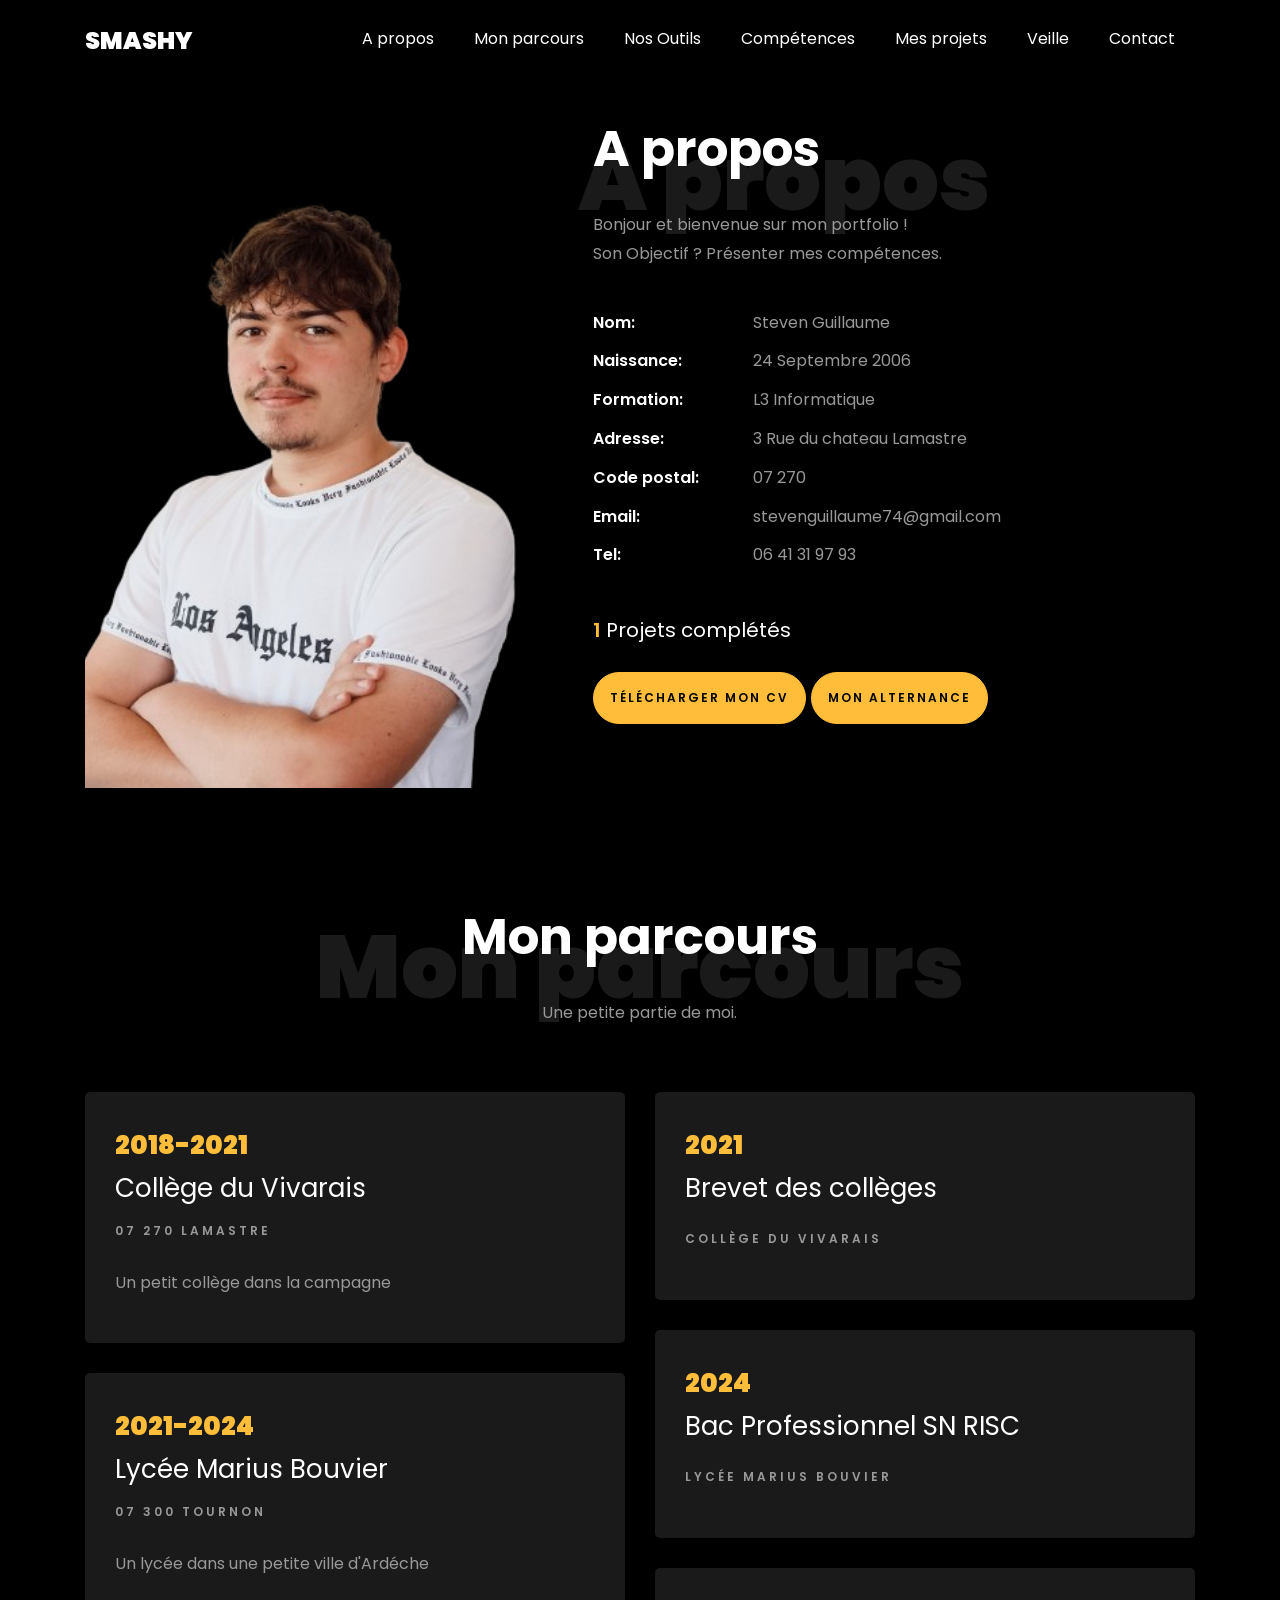
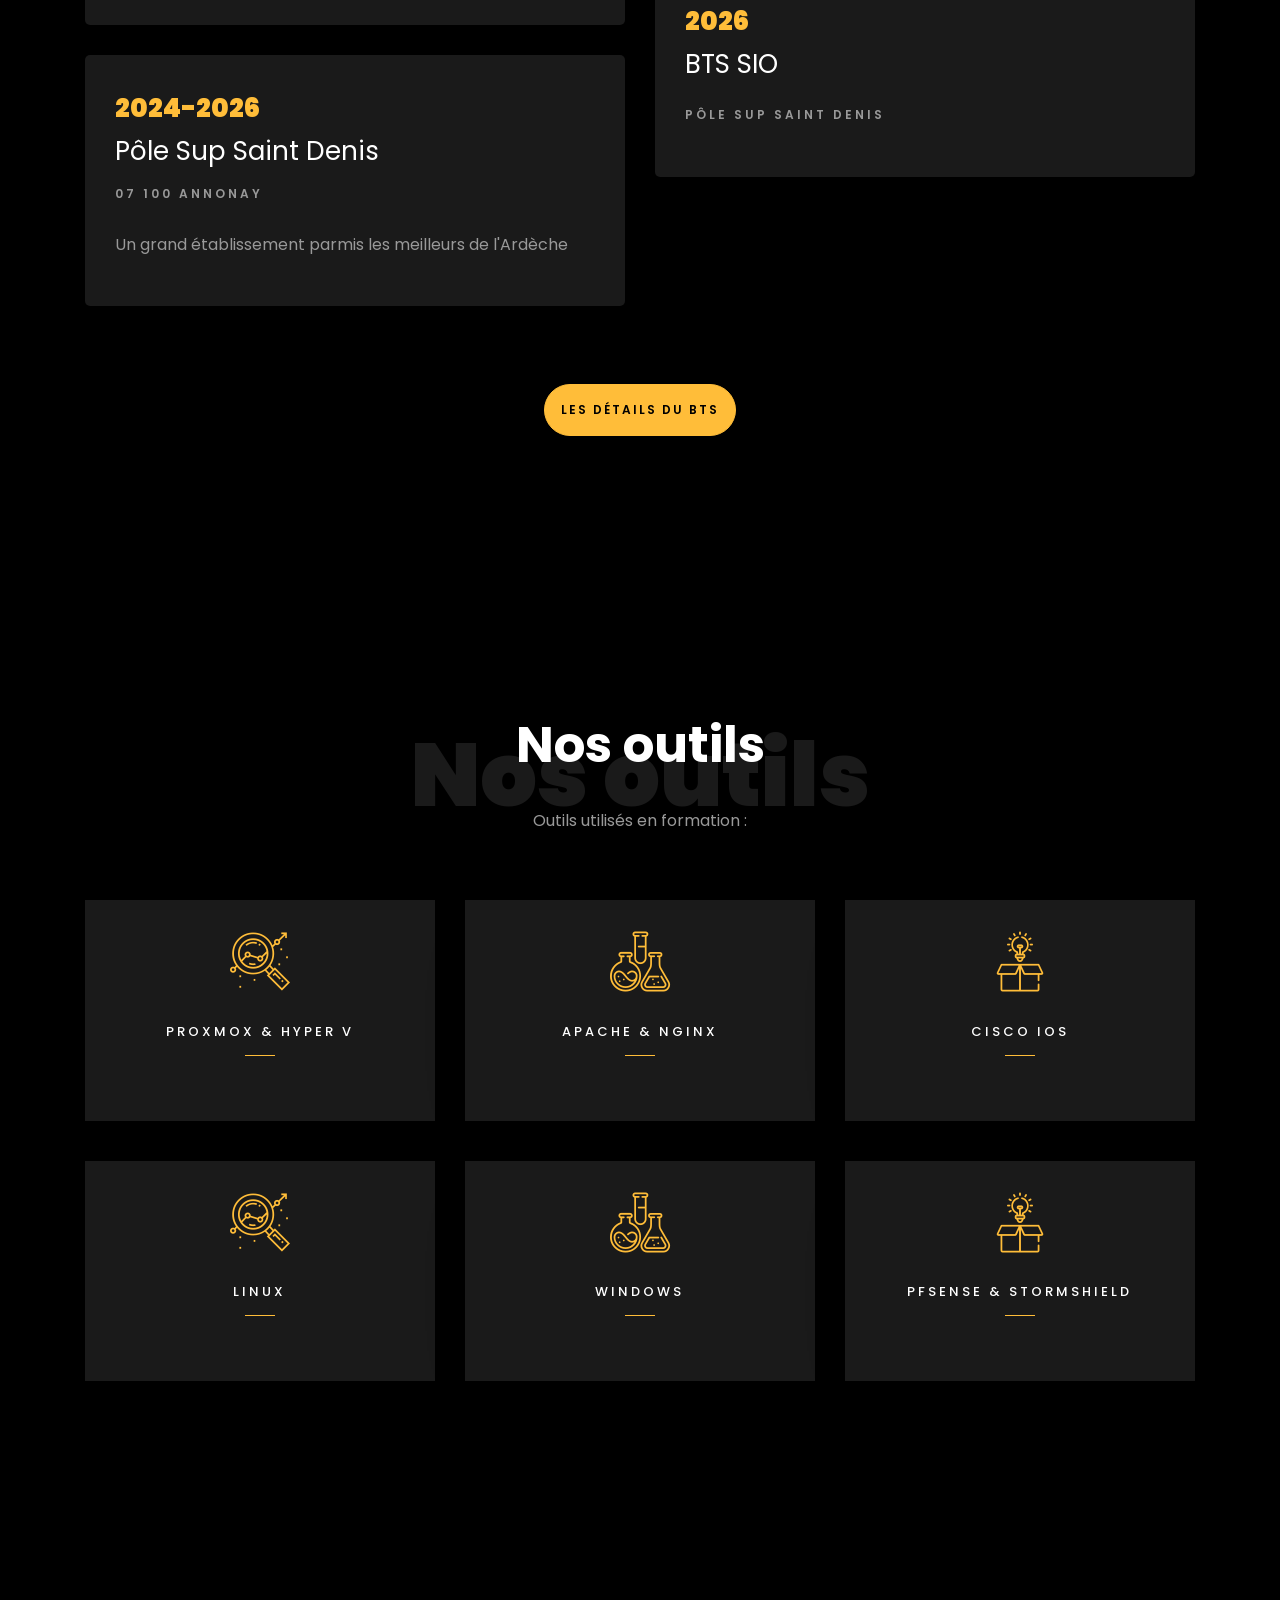
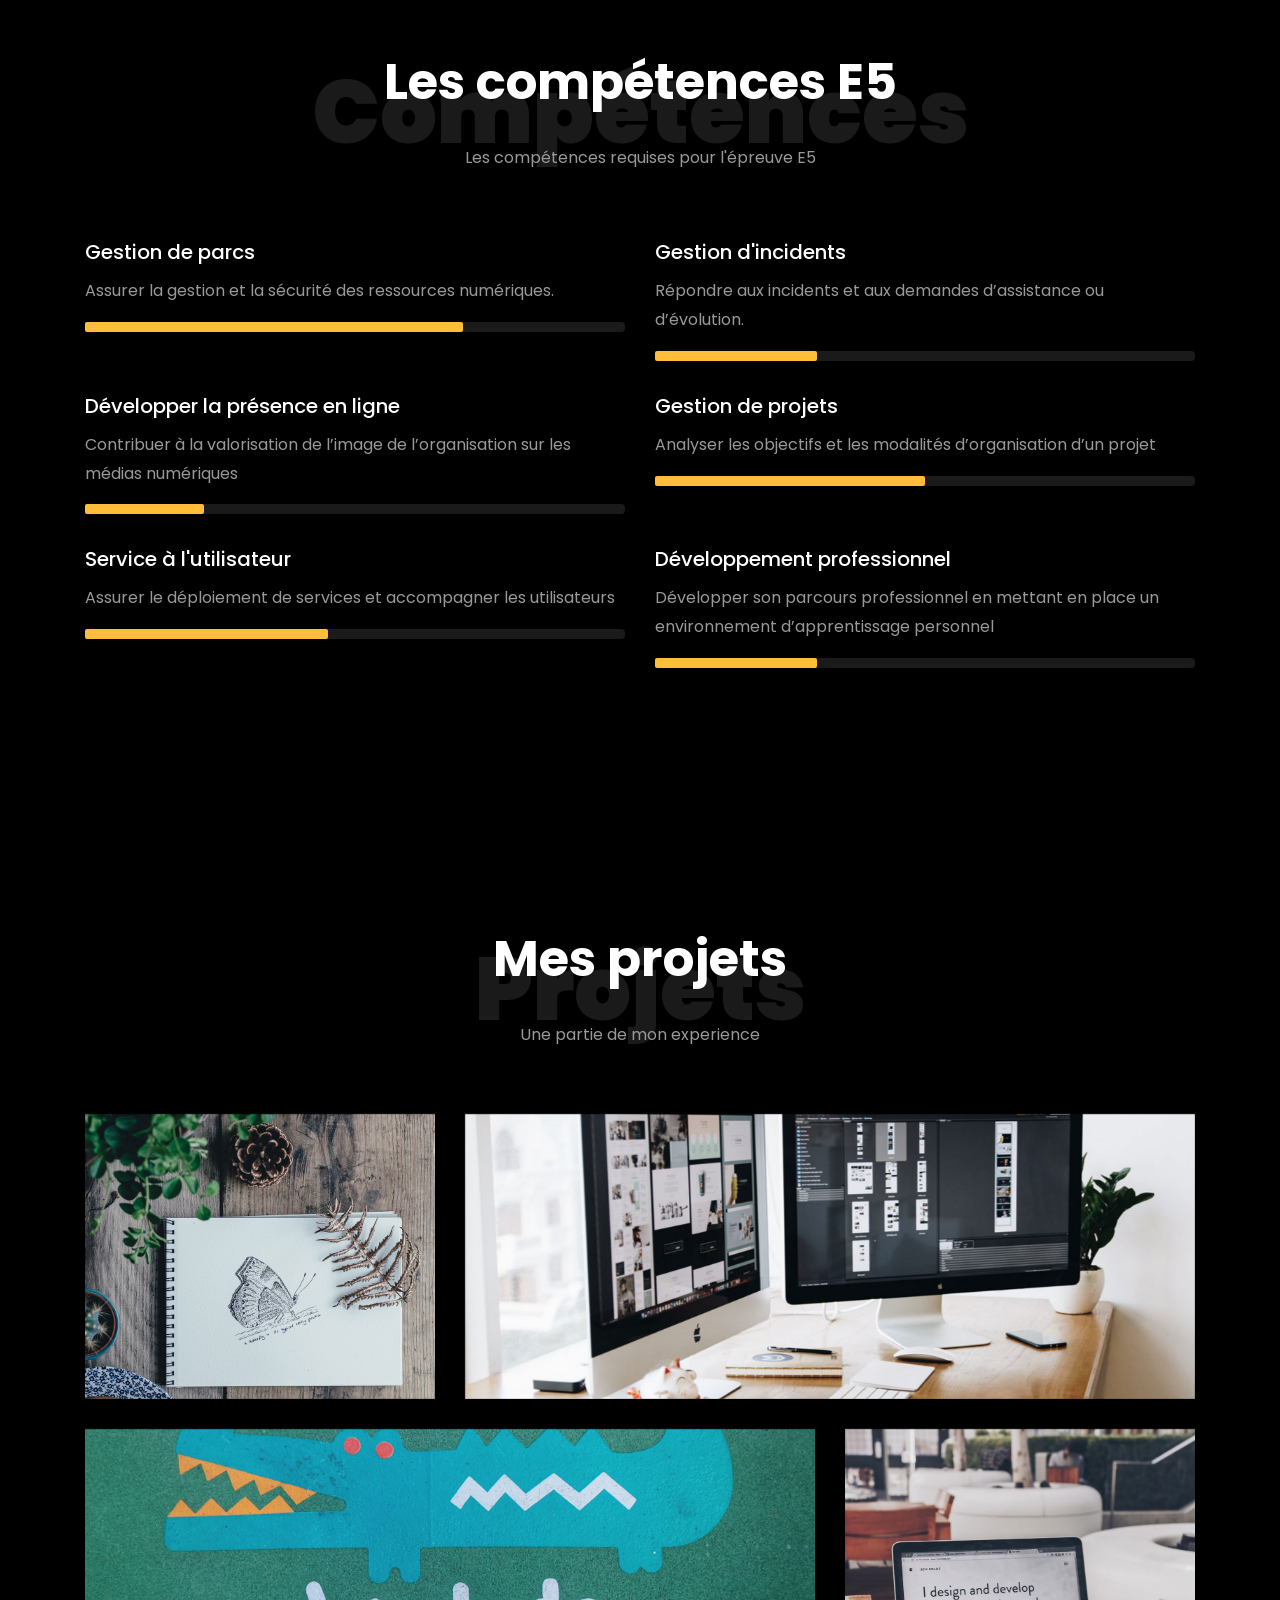
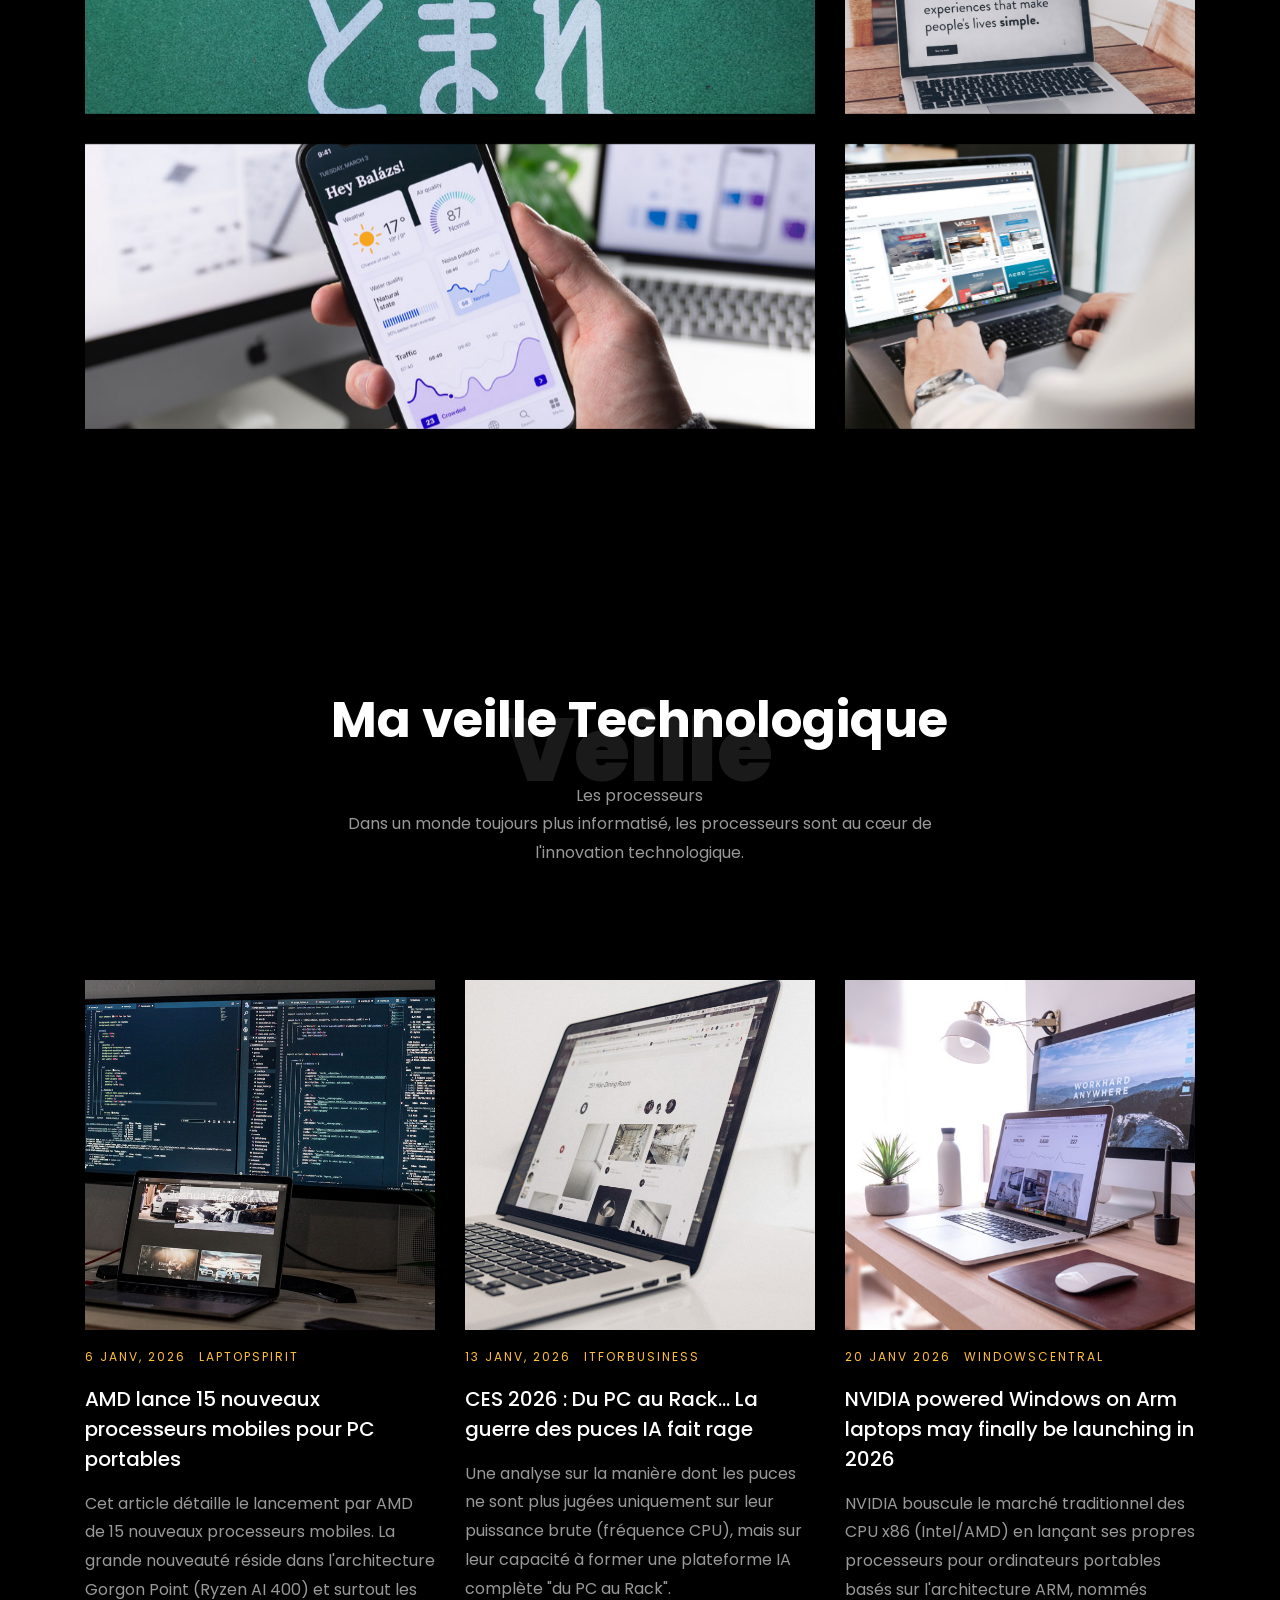
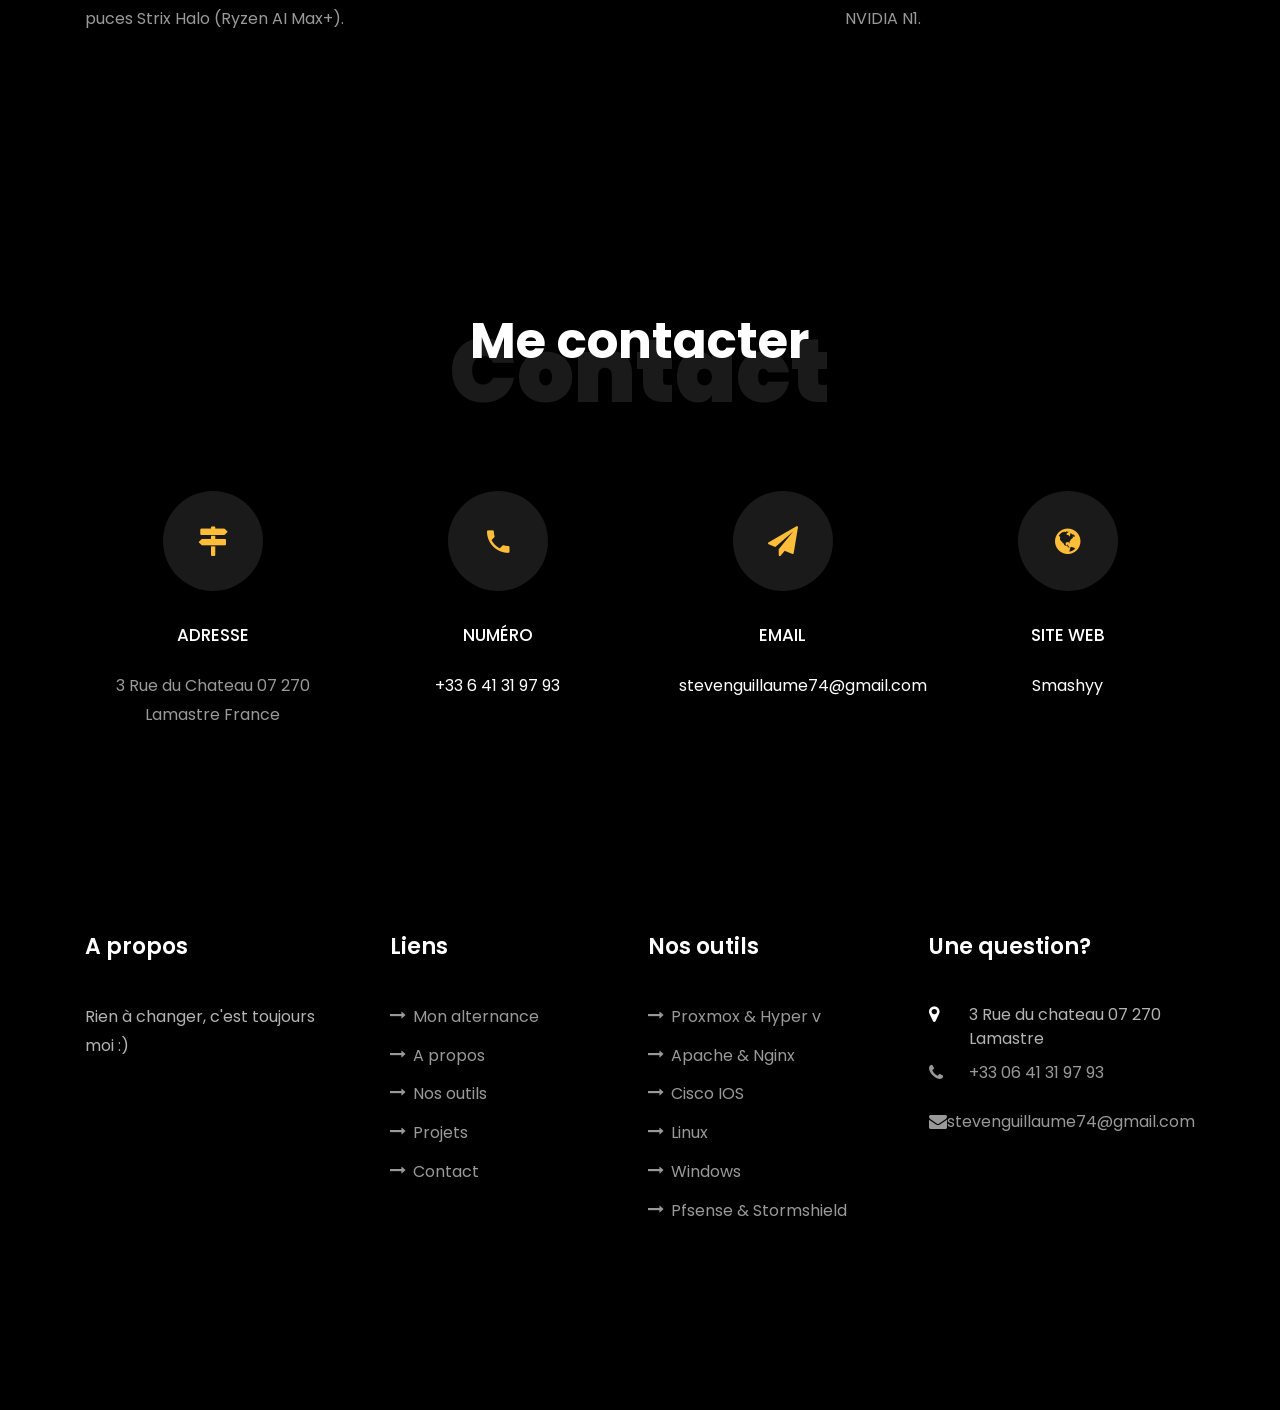
==== commit c504058a: "@lyceesaintdenis -> @gmail.com" ====
--- a/index.html
+++ b/index.html
@@ -87,10 +87,10 @@
 		            <ul class="about-info mt-4 px-md-0 px-2">
 		            	<li class="d-flex"><span>Nom:</span> <span>Steven Guillaume</span></li>
 		            	<li class="d-flex"><span>Naissance:</span> <span>24 Septembre 2006</span></li>
-						<li class="d-flex"><span>Formation:</span> <span>BTS SIO SISR</span></li>
+						<li class="d-flex"><span>Formation:</span> <span>L3 Informatique</span></li>
 		            <li class="d-flex"><span>Adresse:</span> <span>3 Rue du chateau Lamastre</span></li>
 		            	<li class="d-flex"><span>Code postal:</span> <span>07 270</span></li>
-		            	<li class="d-flex"><span>Email:</span> <span>guillaume.steven@lycee-saintdenis.com</span></li>
+		            	<li class="d-flex"><span>Email:</span> <span>stevenguillaume74@gmail.com</span></li>
 		            	<li class="d-flex"><span>Tel: </span> <span>06 41 31 97 93</span></li>
 		            </ul>
 		          </div>
@@ -535,7 +535,7 @@
           			<span class="icon-paper-plane"></span>
           		</div>
           		<h3 class="mb-4">Email</h3>
-	            <p><a href="mailto:guillaume.steven@lycee-saintdenis.com">guillaume.steven@lycee-saintdenis.com</a></p>
+	            <p><a href="mailto:stevenguillaume74@gmail.com">stevenguillaume74@gmail.com</a></p>
 	          </div>
           </div>
           <div class="col-md-6 col-lg-3 d-flex ftco-animate">
@@ -544,7 +544,7 @@
           			<span class="icon-globe"></span>
           		</div>
           		<h3 class="mb-4">Site Web</h3>
-	            <p><a href="https://www.snriscproject.ynh.fr">Smashy</a></p>
+	            <p><a href="https://smashyy.fr">Smashyy</a></p>
 	          </div>
           </div>
         </div>
@@ -598,7 +598,7 @@
 	              <ul>
 	                <li><span class="icon icon-map-marker"></span><span class="text">3 Rue du chateau 07 270 Lamastre</span></li>
 	                <li><a href="#"><span class="icon icon-phone"></span><span class="text">+33 06 41 31 97 93</span></a></li>
-	                <li><a href="mailto:guillaume.steven@lycee-saintdenis.com"><span class="icon icon-envelope"></span><span class="text">guillaume.steven@lycee-saintdenis.com</span></a></li>
+	                <li><a href="mailto:stevenguillaume74@gmail.com"><span class="icon icon-envelope"></span><span class="text">stevenguillaume74@gmail.com</span></a></li>
 	              </ul>
 	            </div>
             </div>
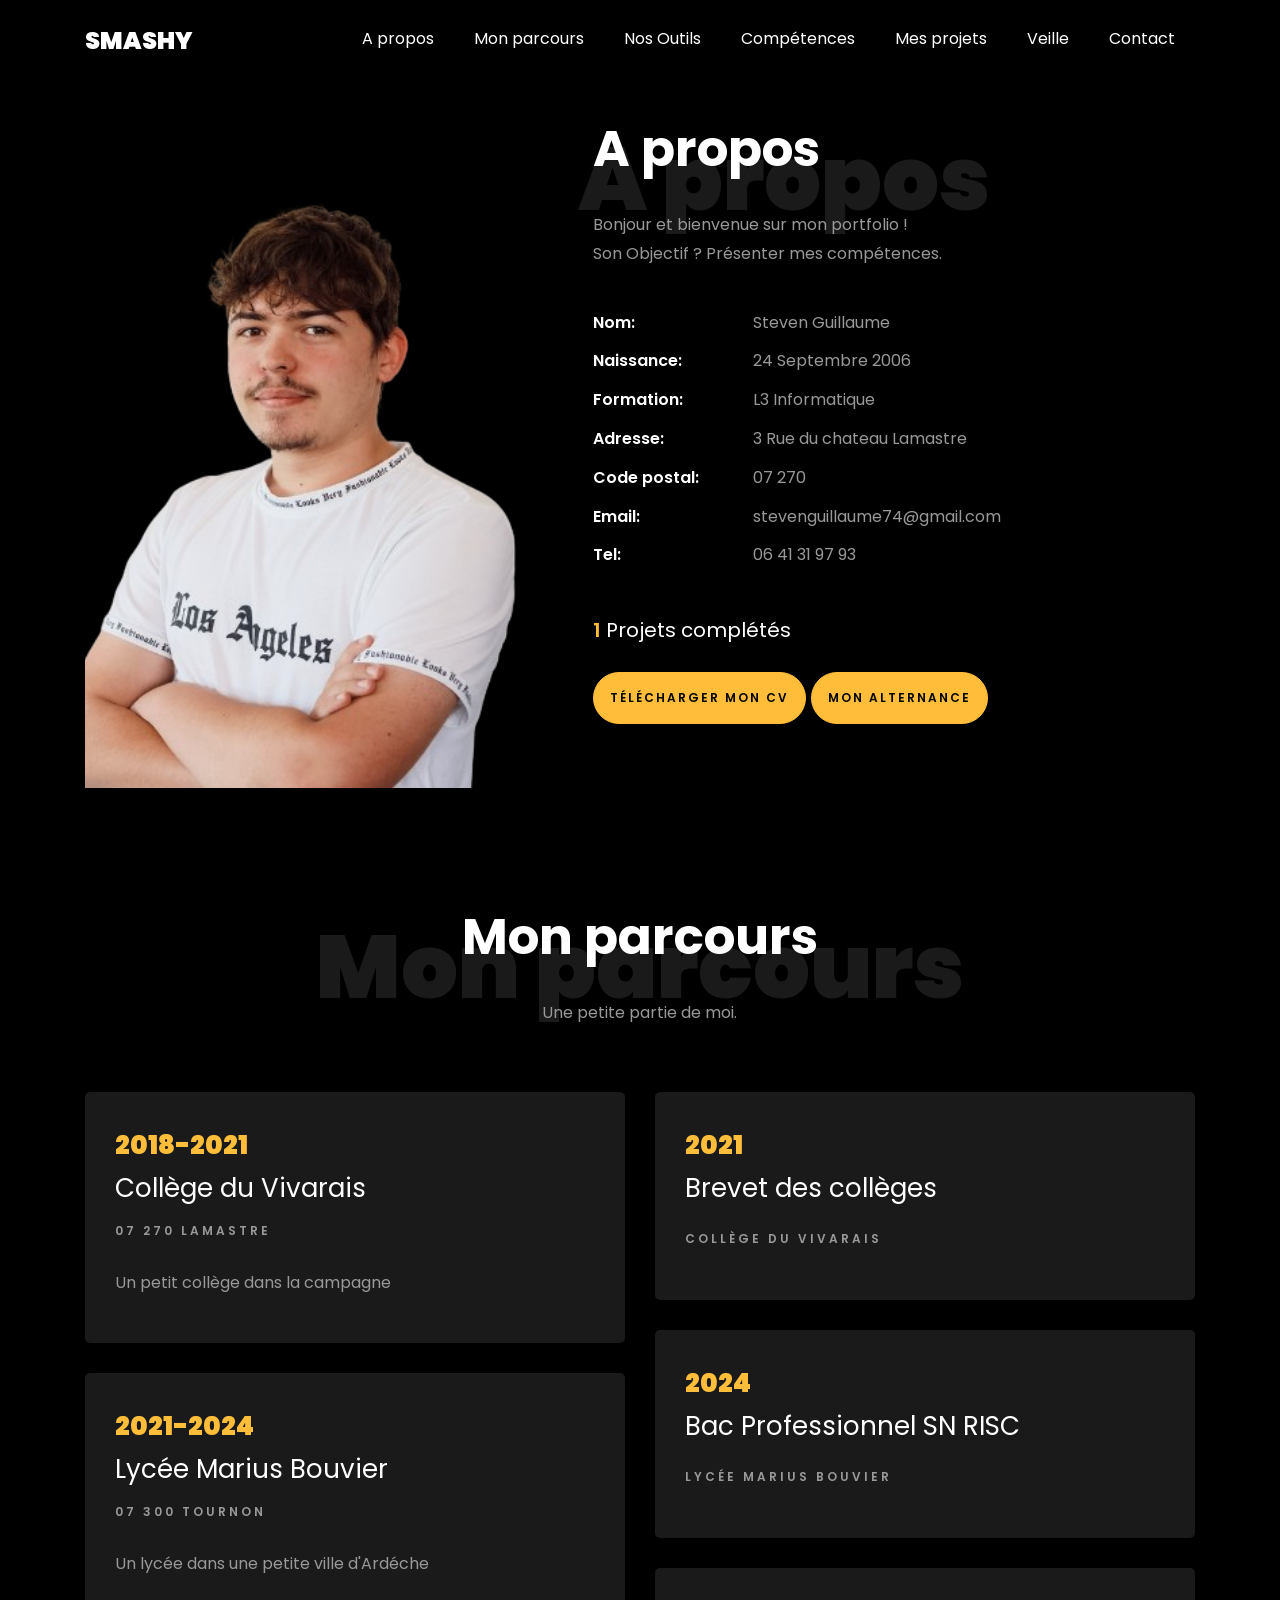
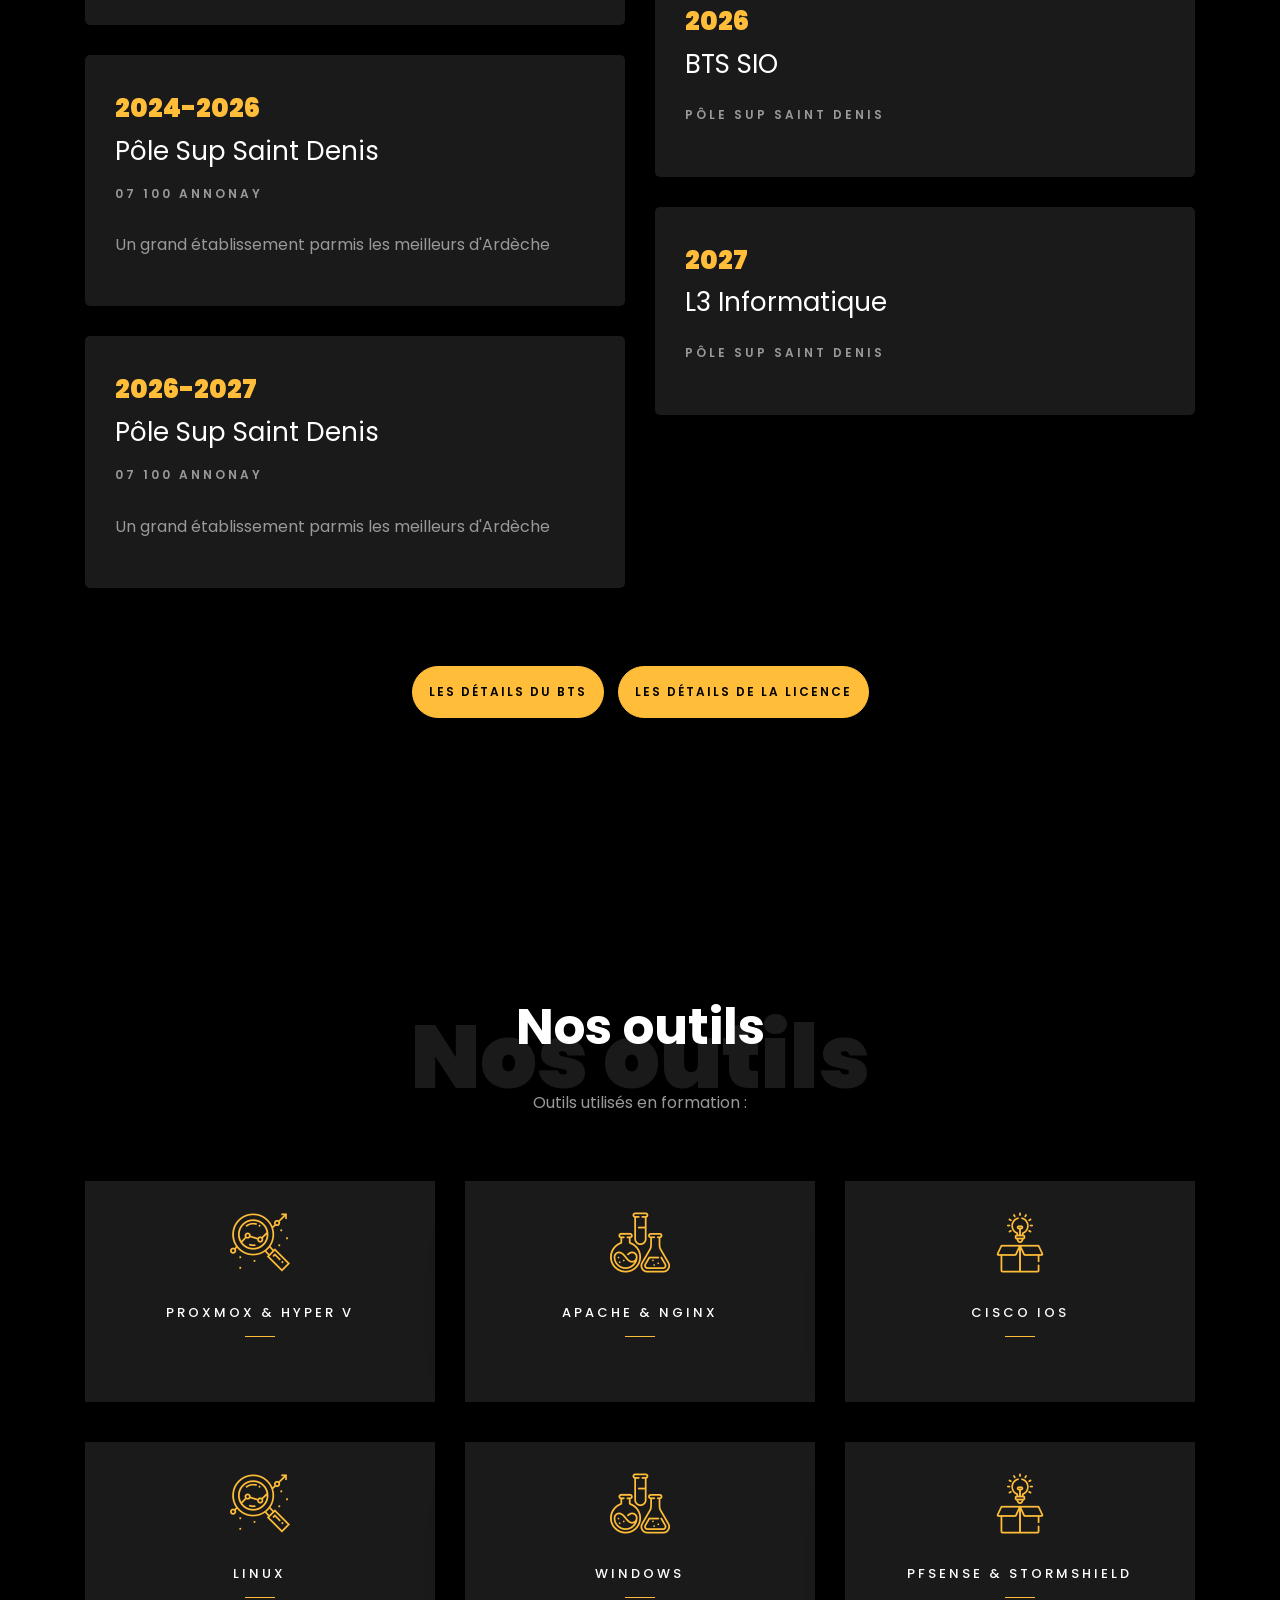
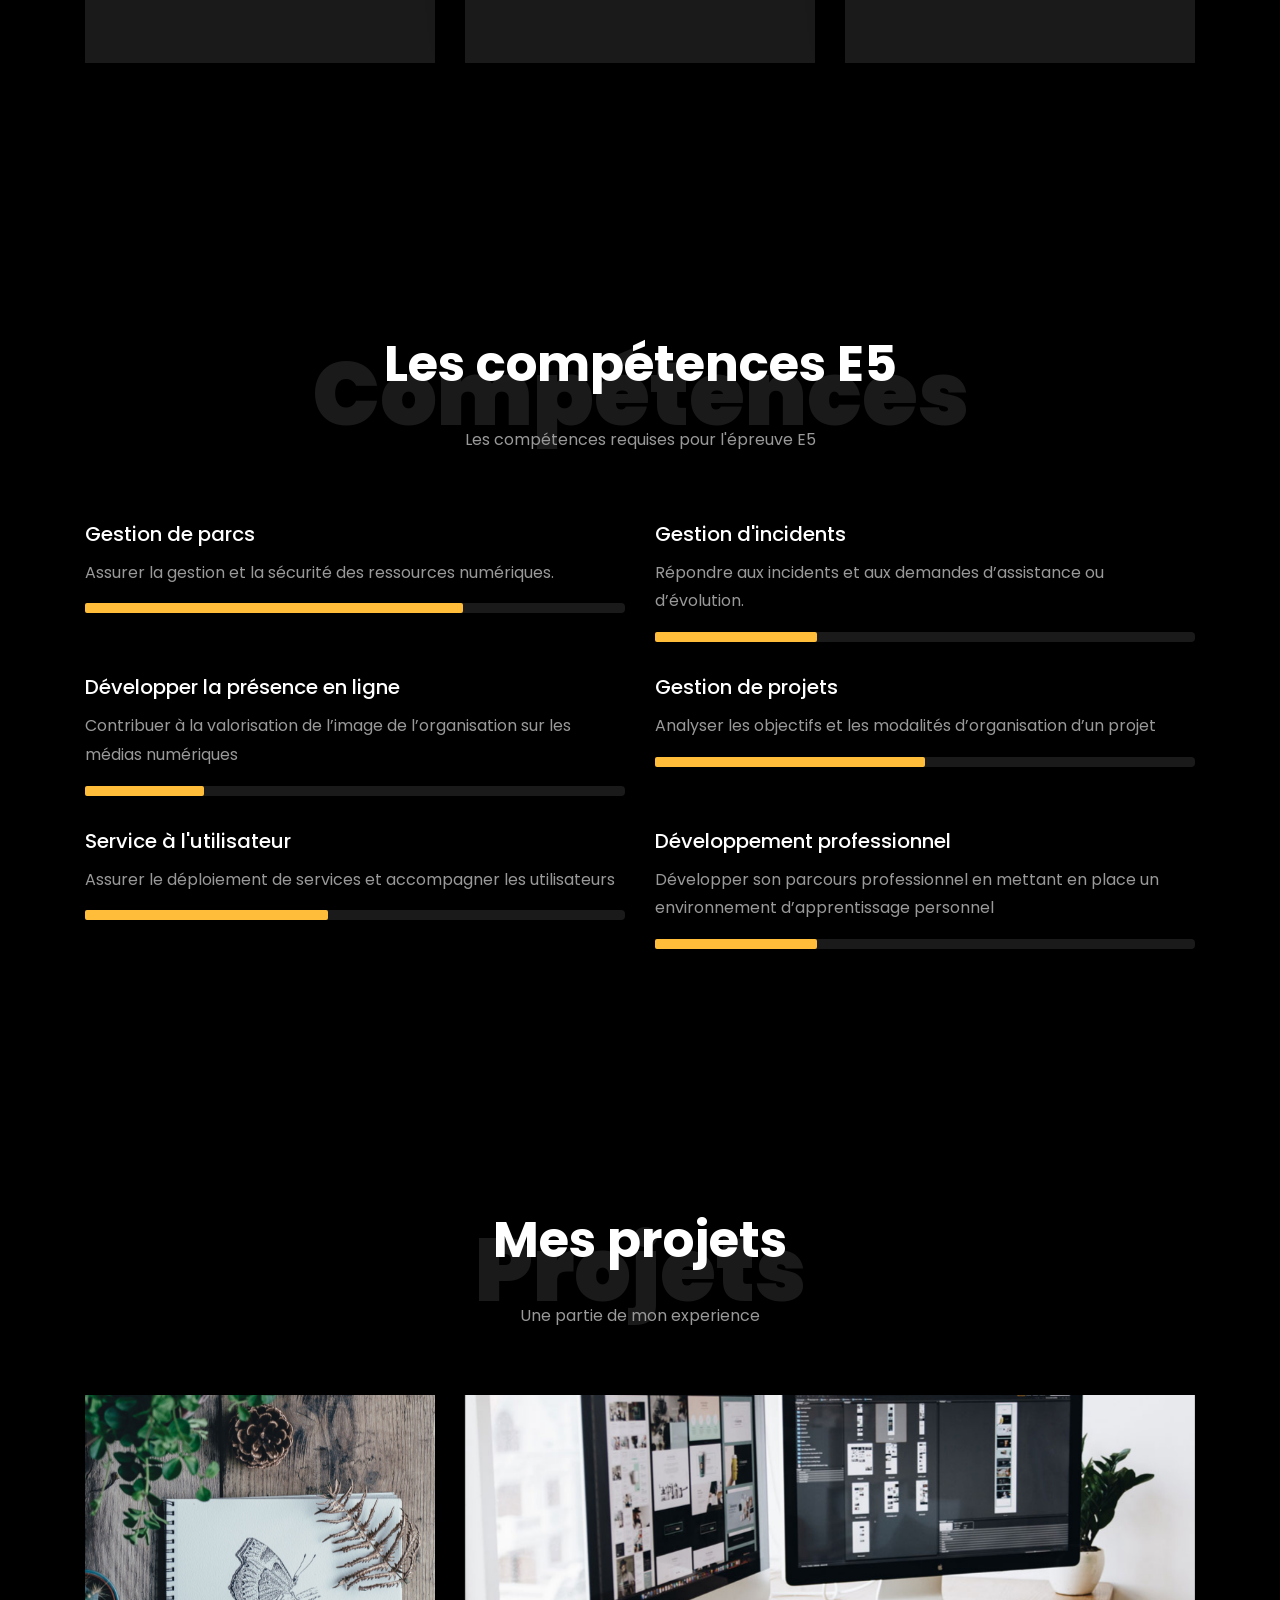
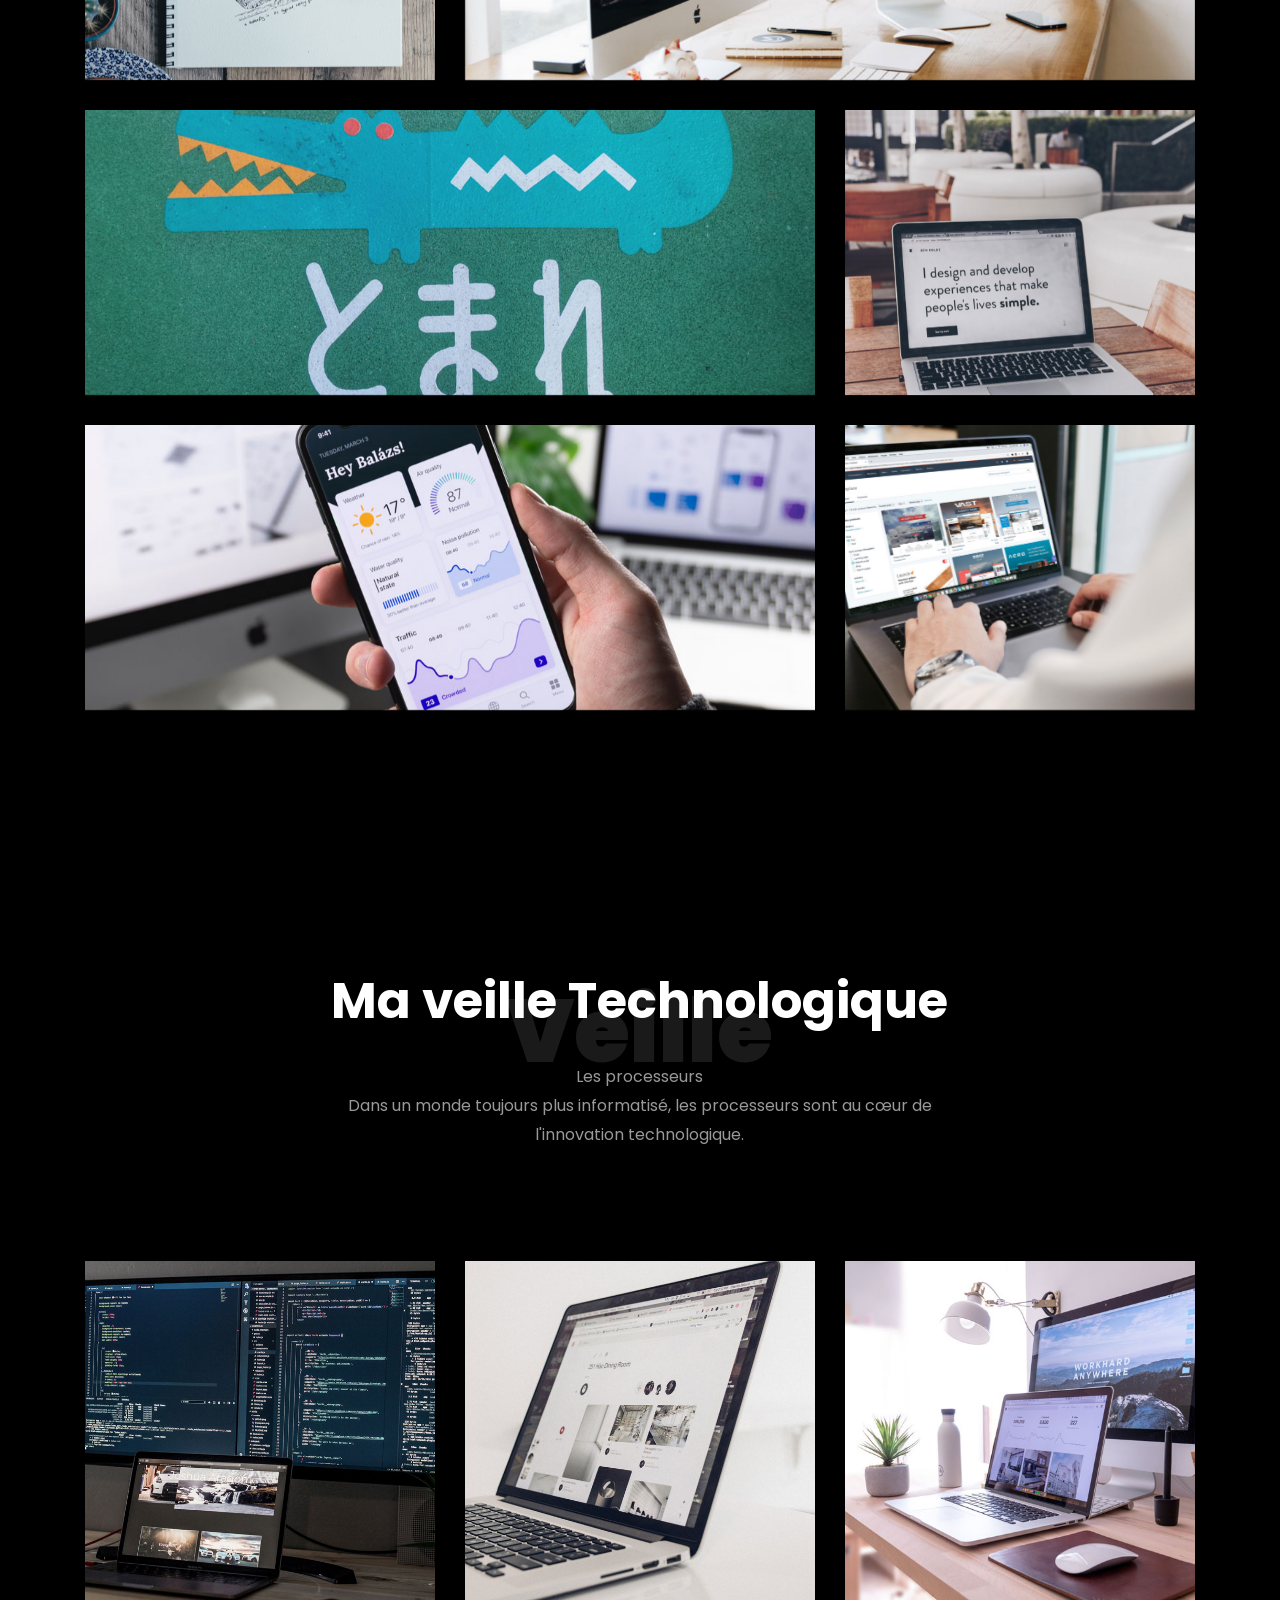
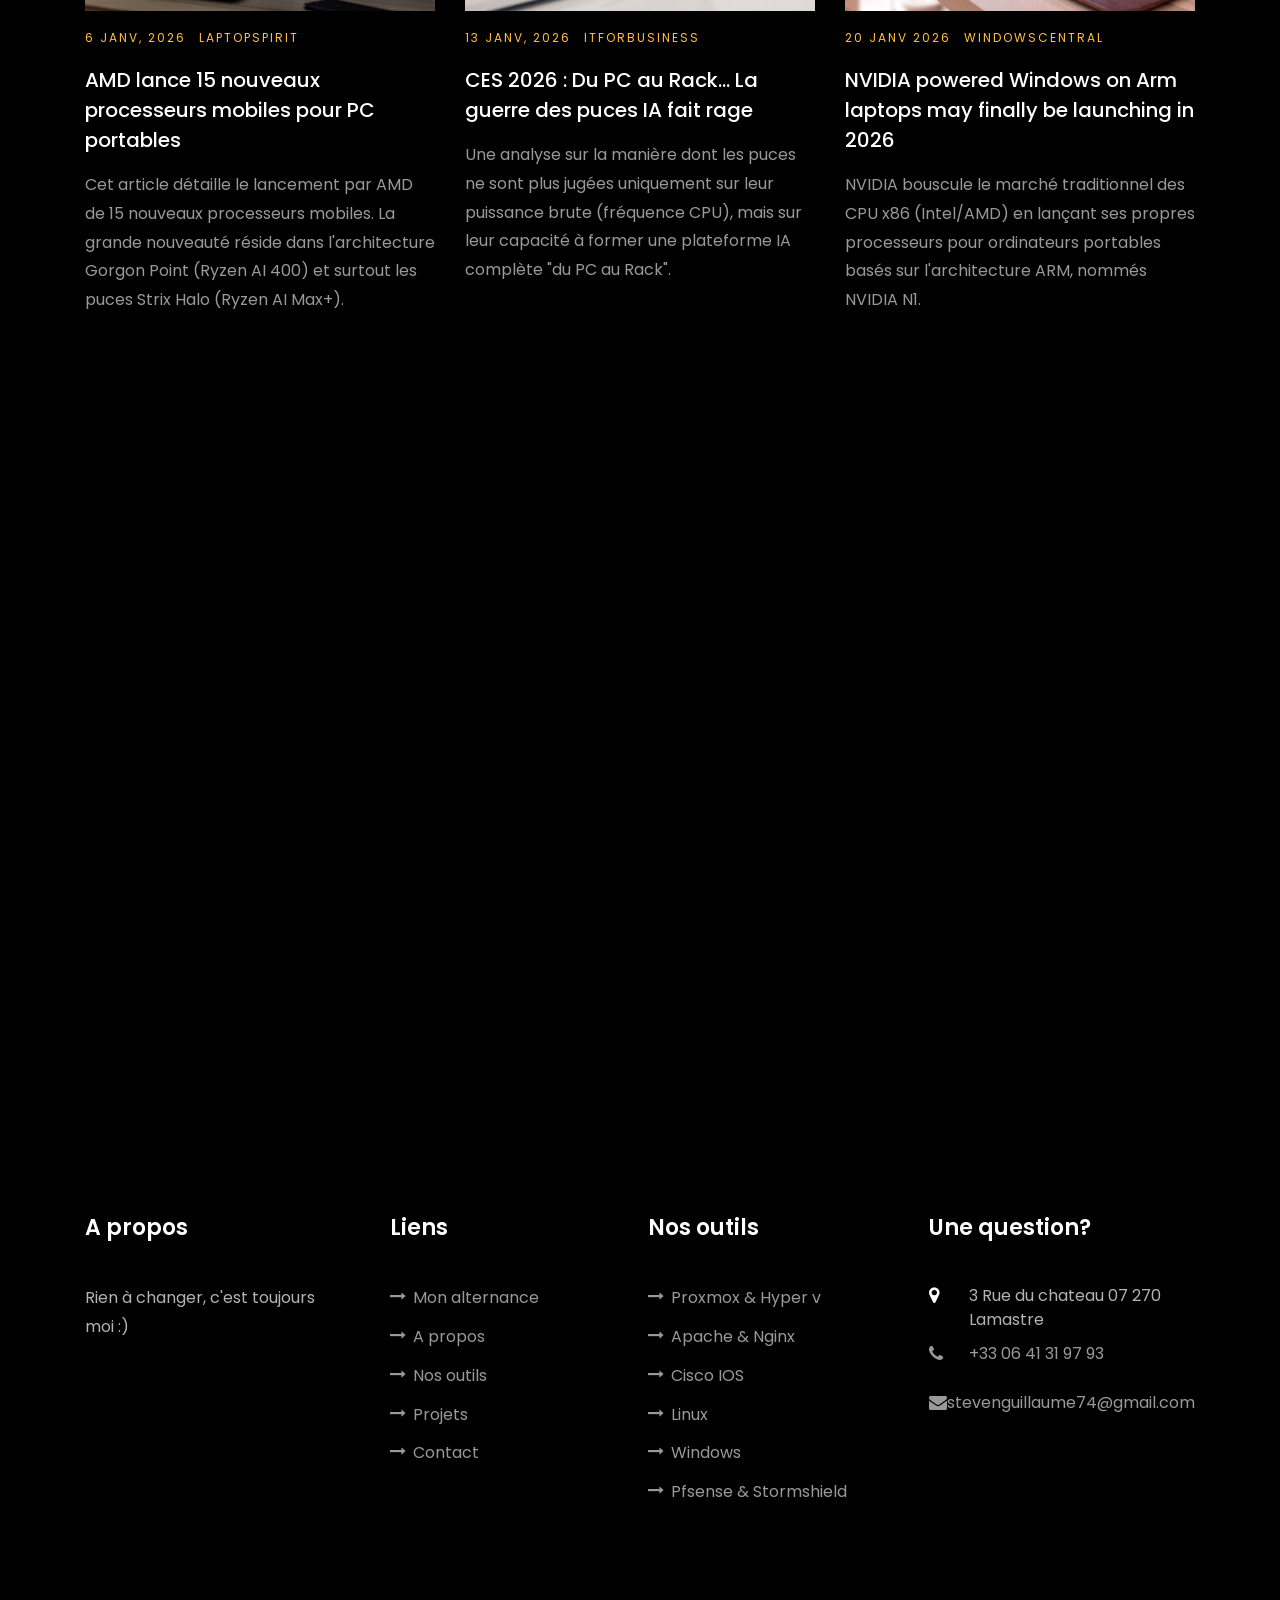
==== commit 86b4cc85: "Ajout lier a la licence Bouton + Ajout diplome dans tableau JS" ====
--- a/index.html
+++ b/index.html
@@ -184,7 +184,9 @@
 				</div>
 				<div class="row justify-content-center mt-5">
 					<div class="col-md-6 text-center ftco-animate">
-						<p><a target="_blank" rel="noopener noreferrer" href="formation.html" class="btn btn-primary py-3 px-3">Les détails du BTS</a></p>
+						<p><a target="_blank" rel="noopener noreferrer" href="formation.html" class="btn btn-primary py-3 px-3">Les détails du BTS</a>
+							<a target="_blank" rel="noopener noreferrer" href="formation.html" class="btn btn-primary py-3 px-3" style="margin-left: 10px;">Les détails de la Licence</a>
+						</p>
 					</div>
 				</div>
 		</div>
